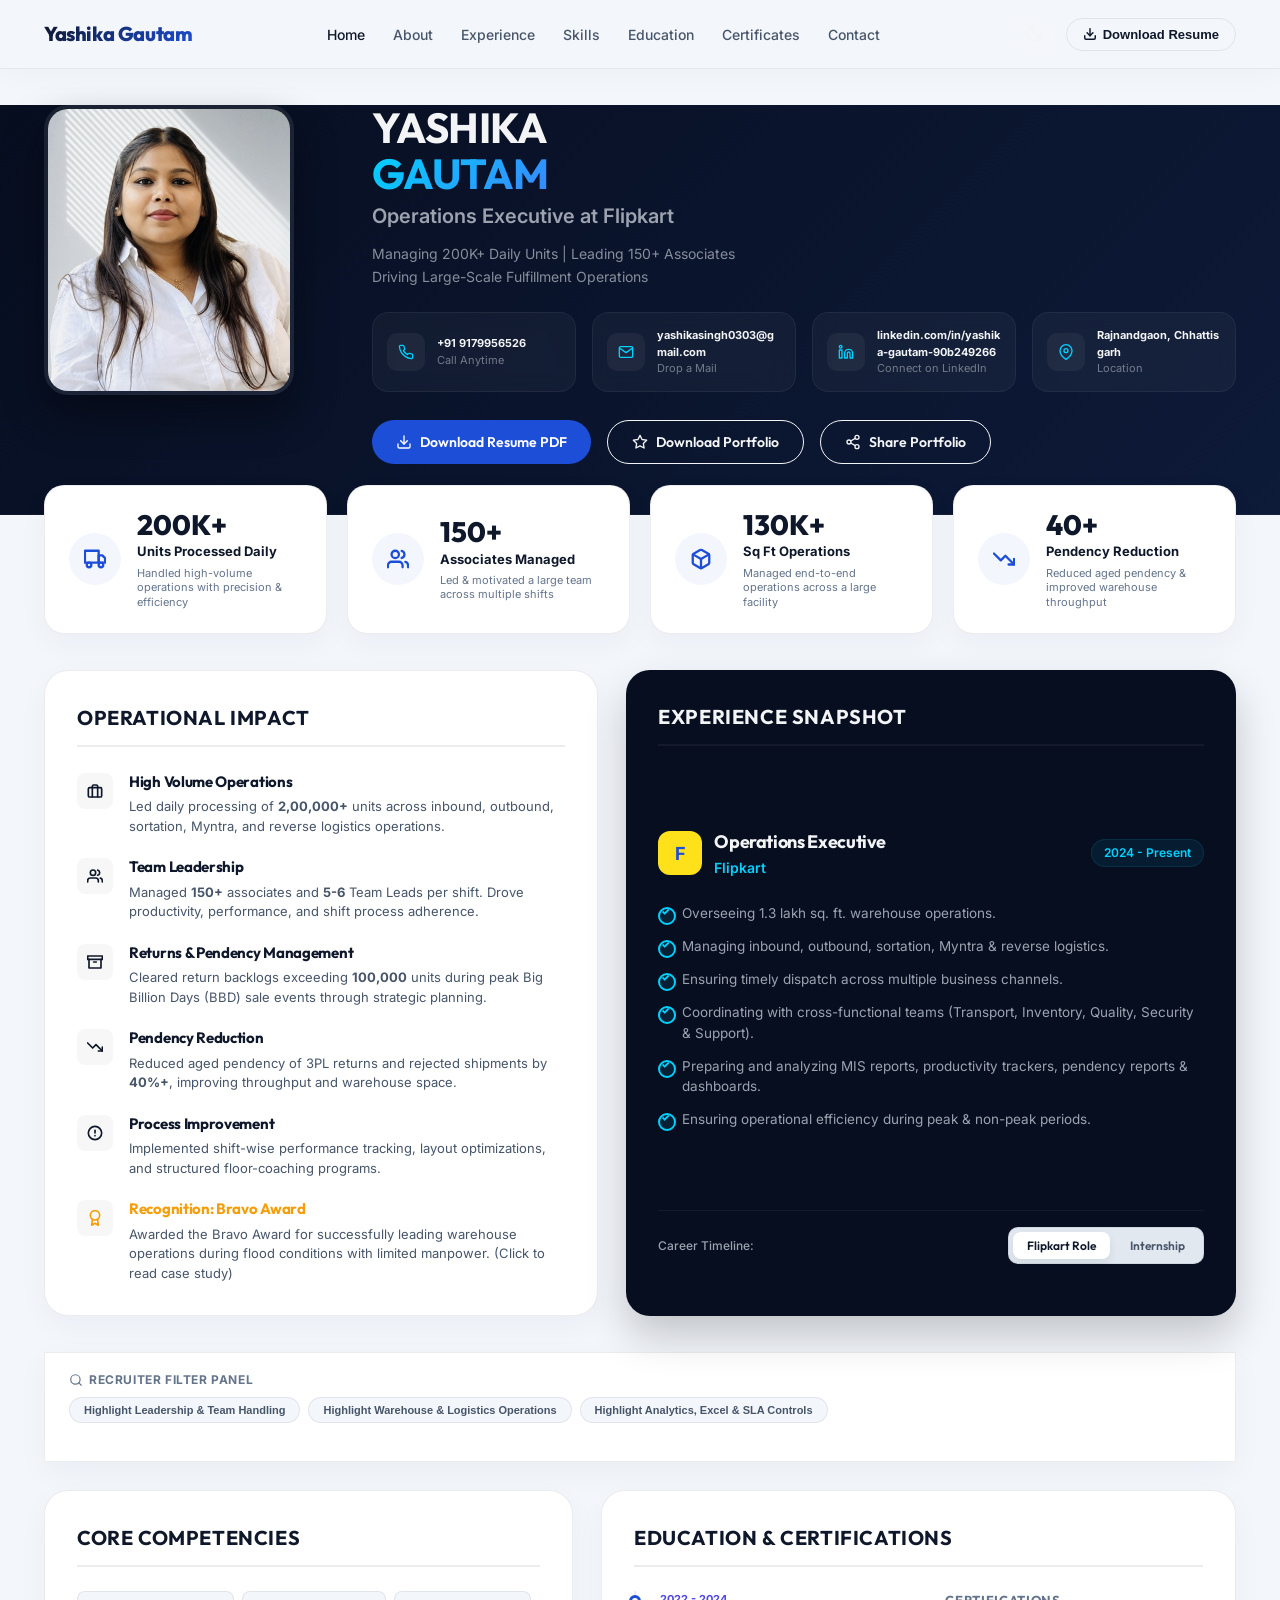
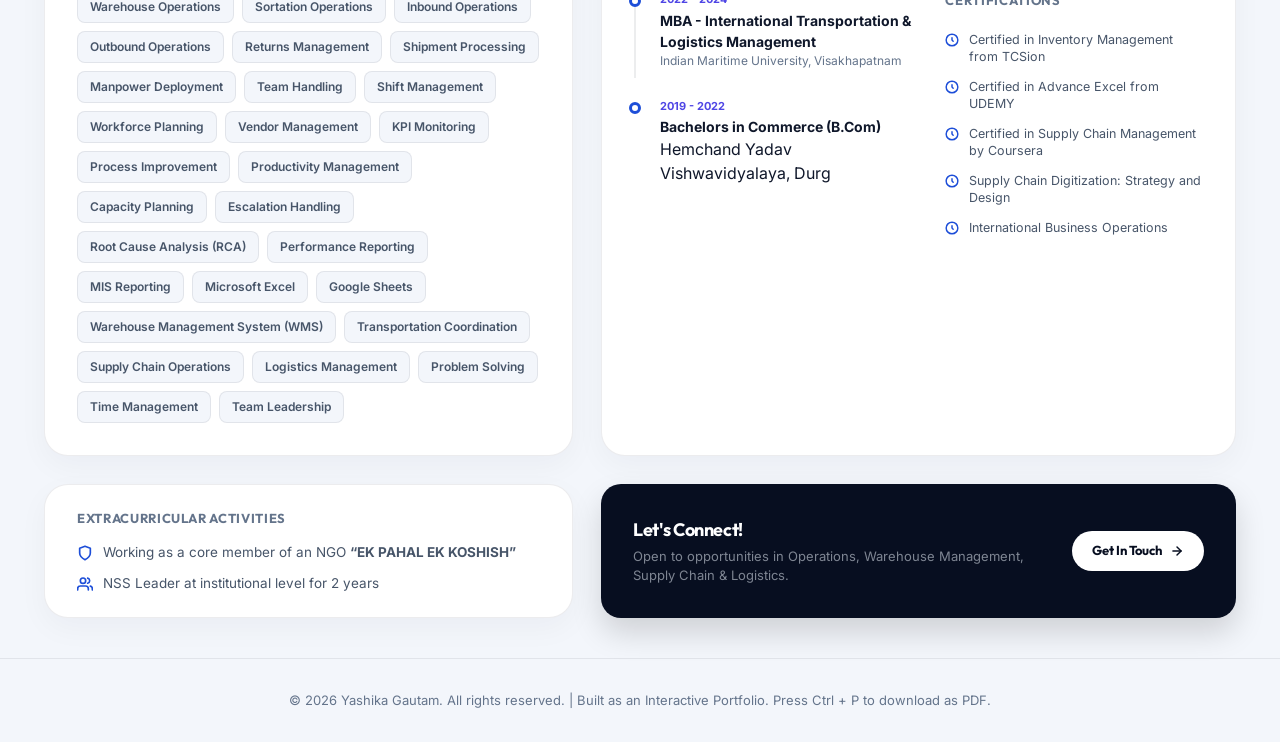
==== index.html @ 4672250d "style: wrap contacts links instead of ellipses, bold impact numbers, and correct git files" ====
<!DOCTYPE html>
<html lang="en" data-theme="light">
<head>
  <meta charset="UTF-8">
  <meta name="viewport" content="width=device-width, initial-scale=1.0">
  <title>Yashika Gautam | Operations Executive & Supply Chain Portfolio</title>
  <meta name="description" content="Professional portfolio of Yashika Gautam, Operations Executive at Flipkart. Specializing in warehouse operations, supply chain, logistics, and reverse logistics.">
  <link rel="stylesheet" href="index.css">
  <script src="index.js" defer></script>
</head>
<body>
  
  <!-- 1. Global Sticky Navigation Header -->
  <header class="main-header">
    <div class="container">
      <div class="header-container">
        <div class="logo">
          <h2>Yashika Gautam</h2>
        </div>

        <nav class="nav-links">
          <li><a href="#home" class="active">Home</a></li>
          <li><a href="#about">About</a></li>
          <li><a href="#experience">Experience</a></li>
          <li><a href="#skills">Skills</a></li>
          <li><a href="#education">Education</a></li>
          <li><a href="#certificates">Certificates</a></li>
          <li><a href="#contact">Contact</a></li>
        </nav>
        <div class="header-actions">
          <!-- Toggle Theme -->
          <button class="btn-icon" id="theme-toggle" aria-label="Toggle Theme">
            <!-- Moon icon loaded via JS -->
          </button>
          <!-- Outline Download Resume -->
          <button class="btn-header-resume" onclick="window.print()" title="Download PDF Resume">
            <svg xmlns="http://www.w3.org/2000/svg" width="14" height="14" viewBox="0 0 24 24" fill="none" stroke="currentColor" stroke-width="2.5" stroke-linecap="round" stroke-linejoin="round">
              <path d="M21 15v4a2 2 0 0 1-2 2H5a2 2 0 0 1-2-2v-4"></path>
              <polyline points="7 10 12 15 17 10"></polyline>
              <line x1="12" y1="15" x2="12" y2="3"></line>
            </svg>
            Download Resume
          </button>
        </div>
      </div>
    </div>
  </header>

  <!-- 2. Hero Section Dark Block -->
  <section class="hero-block" id="home">
    <div class="container">
      
      <!-- Hero Content -->

      <div class="hero-content" id="about">
        
        <!-- Profile Picture Container with 3D hover -->
        <div class="profile-avatar-container">
          <img class="profile-avatar" src="profile.png" alt="Yashika Gautam Photo">
        </div>

        <!-- Name, Role & Tagline Info -->
        <div class="hero-text-details">
          <h1>YASHIKA <br><span>GAUTAM</span></h1>
          <div class="hero-subtitle">Operations Executive at Flipkart</div>
          <div class="hero-tagline">
            Managing 200K+ Daily Units | Leading 150+ Associates <br>Driving Large-Scale Fulfillment Operations
          </div>

          <!-- Contact Cards Grid -->
          <div class="hero-contacts-grid">
            <a href="tel:+919179956526" class="hero-contact-card">
              <div class="contact-icon-box">
                <svg xmlns="http://www.w3.org/2000/svg" width="16" height="16" viewBox="0 0 24 24" fill="none" stroke="currentColor" stroke-width="2" stroke-linecap="round" stroke-linejoin="round">
                  <path d="M22 16.92v3a2 2 0 0 1-2.18 2 19.79 19.79 0 0 1-8.63-3.07 19.5 19.5 0 0 1-6-6 19.79 19.79 0 0 1-3.07-8.67A2 2 0 0 1 4.11 2h3a2 2 0 0 1 2 1.72 12.84 12.84 0 0 0 .7 2.81 2 2 0 0 1-.45 2.11L8.09 9.91a16 16 0 0 0 6 6l1.27-1.27a2 2 0 0 1 2.11-.45 12.84 12.84 0 0 0 2.81.7A2 2 0 0 1 22 16.92z"></path>
                </svg>
              </div>
              <div class="contact-info-text">
                <span class="contact-info-title">+91 9179956526</span>
                <span class="contact-info-subtitle">Call Anytime</span>
              </div>
            </a>

            <a href="mailto:yashikasingh0303@gmail.com" class="hero-contact-card">
              <div class="contact-icon-box">
                <svg xmlns="http://www.w3.org/2000/svg" width="16" height="16" viewBox="0 0 24 24" fill="none" stroke="currentColor" stroke-width="2" stroke-linecap="round" stroke-linejoin="round">
                  <path d="M4 4h16c1.1 0 2 .9 2 2v12c0 1.1-.9 2-2 2H4c-1.1 0-2-.9-2-2V6c0-1.1.9-2 2-2z"></path>
                  <polyline points="22,6 12,13 2,6"></polyline>
                </svg>
              </div>
              <div class="contact-info-text">
                <span class="contact-info-title" title="yashikasingh0303@gmail.com">yashikasingh0303@gmail.com</span>
                <span class="contact-info-subtitle">Drop a Mail</span>
              </div>
            </a>

            <a href="https://linkedin.com/in/yashika-gautam-90b249266" target="_blank" rel="noopener noreferrer" class="hero-contact-card">
              <div class="contact-icon-box">
                <svg xmlns="http://www.w3.org/2000/svg" width="16" height="16" viewBox="0 0 24 24" fill="none" stroke="currentColor" stroke-width="2" stroke-linecap="round" stroke-linejoin="round">
                  <path d="M16 8a6 6 0 0 1 6 6v7h-4v-7a2 2 0 0 0-2-2 2 2 0 0 0-2 2v7h-4v-7a6 6 0 0 1 6-6z"></path>
                  <rect x="2" y="9" width="4" height="12"></rect>
                  <circle cx="4" cy="4" r="2"></circle>
                </svg>
              </div>
              <div class="contact-info-text">
                <span class="contact-info-title">linkedin.com/in/yashika-gautam-90b249266</span>
                <span class="contact-info-subtitle">Connect on LinkedIn</span>
              </div>
            </a>

            <div class="hero-contact-card">
              <div class="contact-icon-box">
                <svg xmlns="http://www.w3.org/2000/svg" width="16" height="16" viewBox="0 0 24 24" fill="none" stroke="currentColor" stroke-width="2" stroke-linecap="round" stroke-linejoin="round">
                  <path d="M21 10c0 7-9 13-9 13s-9-6-9-13a9 9 0 0 1 18 0z"></path>
                  <circle cx="12" cy="10" r="3"></circle>
                </svg>
              </div>
              <div class="contact-info-text">
                <span class="contact-info-title">Rajnandgaon, Chhattisgarh</span>
                <span class="contact-info-subtitle">Location</span>
              </div>
            </div>
          </div>

          <!-- Hero Button Controls -->
          <div class="hero-buttons">
            <!-- Download PDF -->
            <button class="btn-primary" onclick="window.print()" title="Download PDF Resume">
              <svg xmlns="http://www.w3.org/2000/svg" width="16" height="16" viewBox="0 0 24 24" fill="none" stroke="currentColor" stroke-width="2" stroke-linecap="round" stroke-linejoin="round">
                <path d="M21 15v4a2 2 0 0 1-2 2H5a2 2 0 0 1-2-2v-4"></path>
                <polyline points="7 10 12 15 17 10"></polyline>
                <line x1="12" y1="15" x2="12" y2="3"></line>
              </svg>
              Download Resume PDF
            </button>
            <!-- Share PDF -->
            <button class="btn-outline-white share-btn" title="Download Portfolio">
              <svg xmlns="http://www.w3.org/2000/svg" width="16" height="16" viewBox="0 0 24 24" fill="none" stroke="currentColor" stroke-width="2" stroke-linecap="round" stroke-linejoin="round">
                <polygon points="12 2 15.09 8.26 22 9.27 17 14.14 18.18 21.02 12 17.77 5.82 21.02 7 14.14 2 9.27 8.91 8.26 12 2"></polygon>
              </svg>
              Download Portfolio
            </button>
            <!-- Share Link -->
            <button class="btn-outline-white share-btn" title="Share Portfolio Link">
              <svg xmlns="http://www.w3.org/2000/svg" width="16" height="16" viewBox="0 0 24 24" fill="none" stroke="currentColor" stroke-width="2" stroke-linecap="round" stroke-linejoin="round">
                <circle cx="18" cy="5" r="3"></circle>
                <circle cx="6" cy="12" r="3"></circle>
                <circle cx="18" cy="19" r="3"></circle>
                <line x1="8.59" y1="13.51" x2="15.42" y2="17.49"></line>
                <line x1="15.41" y1="6.51" x2="8.59" y2="10.49"></line>
              </svg>
              Share Portfolio
            </button>
          </div>

        </div>

      </div>

    </div>
  </section>

  <!-- 2. Body Metrics Section (Overlapping) -->
  <section class="stats-section">
    <div class="container">
      <div class="stats-grid">
        
        <div class="stat-card">
          <div class="stat-icon-circle">
            <svg xmlns="http://www.w3.org/2000/svg" width="22" height="22" viewBox="0 0 24 24" fill="none" stroke="currentColor" stroke-width="2.5" stroke-linecap="round" stroke-linejoin="round">
              <rect x="1" y="3" width="15" height="13"></rect>
              <polygon points="16 8 20 8 23 11 23 16 16 16 16 8"></polygon>
              <circle cx="5.5" cy="18.5" r="2.5"></circle>
              <circle cx="18.5" cy="18.5" r="2.5"></circle>
            </svg>
          </div>
          <div class="stat-details">
            <div class="stat-number" data-target="200000">0</div>
            <div class="stat-label">Units Processed Daily</div>
            <div class="stat-desc">Handled high-volume operations with precision & efficiency</div>
          </div>
        </div>

        <div class="stat-card">
          <div class="stat-icon-circle">
            <svg xmlns="http://www.w3.org/2000/svg" width="22" height="22" viewBox="0 0 24 24" fill="none" stroke="currentColor" stroke-width="2.5" stroke-linecap="round" stroke-linejoin="round">
              <path d="M17 21v-2a4 4 0 0 0-4-4H5a4 4 0 0 0-4 4v2"></path>
              <circle cx="9" cy="7" r="4"></circle>
              <path d="M23 21v-2a4 4 0 0 0-3-3.87"></path>
              <path d="M16 3.13a4 4 0 0 1 0 7.75"></path>
            </svg>
          </div>
          <div class="stat-details">
            <div class="stat-number" data-target="150">0</div>
            <div class="stat-label">Associates Managed</div>
            <div class="stat-desc">Led & motivated a large team across multiple shifts</div>
          </div>
        </div>

        <div class="stat-card">
          <div class="stat-icon-circle">
            <svg xmlns="http://www.w3.org/2000/svg" width="22" height="22" viewBox="0 0 24 24" fill="none" stroke="currentColor" stroke-width="2.5" stroke-linecap="round" stroke-linejoin="round">
              <path d="M21 16V8a2 2 0 0 0-1-1.73l-7-4a2 2 0 0 0-2 0l-7 4A2 2 0 0 0 3 8v8a2 2 0 0 0 1 1.73l7 4a2 2 0 0 0 2 0l7-4A2 2 0 0 0 21 16z"></path>
              <polyline points="3.27 6.96 12 12.01 20.73 6.96"></polyline>
              <line x1="12" y1="22.08" x2="12" y2="12"></line>
            </svg>
          </div>
          <div class="stat-details">
            <div class="stat-number" data-target="130000">0</div>
            <div class="stat-label">Sq Ft Operations</div>
            <div class="stat-desc">Managed end-to-end operations across a large facility</div>
          </div>
        </div>

        <div class="stat-card">
          <div class="stat-icon-circle">
            <svg xmlns="http://www.w3.org/2000/svg" width="22" height="22" viewBox="0 0 24 24" fill="none" stroke="currentColor" stroke-width="2.5" stroke-linecap="round" stroke-linejoin="round">
              <polyline points="23 18 13.5 8.5 8.5 13.5 1 6"></polyline>
              <polyline points="17 18 23 18 23 12"></polyline>
            </svg>
          </div>
          <div class="stat-details">
            <div class="stat-number" data-target="40">0</div>
            <div class="stat-label">Pendency Reduction</div>
            <div class="stat-desc">Reduced aged pendency & improved warehouse throughput</div>
          </div>
        </div>

      </div>
    </div>
  </section>

  <!-- 3. Main Split Panels Section -->
  <section class="container" id="experience">
    <div class="experience-impact-grid">
      
      <!-- Left Panel: Operational Impact list -->
      <div class="white-panel-card">
        <h3 class="section-panel-title">Operational Impact</h3>
        <div class="impact-list">
          
          <div class="impact-item">
            <div class="impact-icon-wrapper">
              <svg xmlns="http://www.w3.org/2000/svg" width="16" height="16" viewBox="0 0 24 24" fill="none" stroke="currentColor" stroke-width="2.5" stroke-linecap="round" stroke-linejoin="round">
                <rect x="2" y="7" width="20" height="14" rx="2" ry="2"></rect>
                <path d="M16 21V5a2 2 0 0 0-2-2h-4a2 2 0 0 0-2 2v16"></path>
              </svg>
            </div>
            <div class="impact-content">
              <h4>High Volume Operations</h4>
              <p>Led daily processing of <strong>2,00,000+</strong> units across inbound, outbound, sortation, Myntra, and reverse logistics operations.</p>
            </div>
          </div>

          <div class="impact-item">
            <div class="impact-icon-wrapper">
              <svg xmlns="http://www.w3.org/2000/svg" width="16" height="16" viewBox="0 0 24 24" fill="none" stroke="currentColor" stroke-width="2.5" stroke-linecap="round" stroke-linejoin="round">
                <path d="M17 21v-2a4 4 0 0 0-4-4H5a4 4 0 0 0-4 4v2"></path>
                <circle cx="9" cy="7" r="4"></circle>
                <path d="M23 21v-2a4 4 0 0 0-3-3.87"></path>
                <path d="M16 3.13a4 4 0 0 1 0 7.75"></path>
              </svg>
            </div>
            <div class="impact-content">
              <h4>Team Leadership</h4>
              <p>Managed <strong>150+</strong> associates and <strong>5-6</strong> Team Leads per shift. Drove productivity, performance, and shift process adherence.</p>
            </div>
          </div>

          <div class="impact-item">
            <div class="impact-icon-wrapper">
              <svg xmlns="http://www.w3.org/2000/svg" width="16" height="16" viewBox="0 0 24 24" fill="none" stroke="currentColor" stroke-width="2.5" stroke-linecap="round" stroke-linejoin="round">
                <polyline points="21 8 21 21 3 21 3 8"></polyline>
                <rect x="1" y="3" width="22" height="5"></rect>
                <line x1="10" y1="12" x2="14" y2="12"></line>
              </svg>
            </div>
            <div class="impact-content">
              <h4>Returns & Pendency Management</h4>
              <p>Cleared return backlogs exceeding <strong>100,000</strong> units during peak Big Billion Days (BBD) sale events through strategic planning.</p>
            </div>
          </div>

          <div class="impact-item">
            <div class="impact-icon-wrapper">
              <svg xmlns="http://www.w3.org/2000/svg" width="16" height="16" viewBox="0 0 24 24" fill="none" stroke="currentColor" stroke-width="2.5" stroke-linecap="round" stroke-linejoin="round">
                <polyline points="23 18 13.5 8.5 8.5 13.5 1 6"></polyline>
                <polyline points="17 18 23 18 23 12"></polyline>
              </svg>
            </div>
            <div class="impact-content">
              <h4>Pendency Reduction</h4>
              <p>Reduced aged pendency of 3PL returns and rejected shipments by <strong>40%+</strong>, improving throughput and warehouse space.</p>
            </div>
          </div>

          <div class="impact-item">
            <div class="impact-icon-wrapper">
              <svg xmlns="http://www.w3.org/2000/svg" width="16" height="16" viewBox="0 0 24 24" fill="none" stroke="currentColor" stroke-width="2.5" stroke-linecap="round" stroke-linejoin="round">
                <circle cx="12" cy="12" r="10"></circle>
                <line x1="12" y1="8" x2="12" y2="12"></line>
                <line x1="12" y1="16" x2="12.01" y2="16"></line>
              </svg>
            </div>
            <div class="impact-content">
              <h4>Process Improvement</h4>
              <p>Implemented shift-wise performance tracking, layout optimizations, and structured floor-coaching programs.</p>
            </div>
          </div>

          <div class="impact-item" id="open-bravo-modal" style="cursor: pointer;">
            <div class="impact-icon-wrapper" style="color: var(--accent-warning);">
              <svg xmlns="http://www.w3.org/2000/svg" width="16" height="16" viewBox="0 0 24 24" fill="none" stroke="currentColor" stroke-width="2.5" stroke-linecap="round" stroke-linejoin="round">
                <circle cx="12" cy="8" r="7"></circle>
                <polyline points="8.21 13.89 7 23 12 20 17 23 15.79 13.88"></polyline>
              </svg>
            </div>
            <div class="impact-content">
              <h4 style="color: var(--accent-warning);">Recognition: Bravo Award</h4>
              <p>Awarded the Bravo Award for successfully leading warehouse operations during flood conditions with limited manpower. (Click to read case study)</p>
            </div>
          </div>


        </div>
      </div>

      <!-- Right Panel: Experience Snapshot (Flipkart Card) -->
      <div class="dark-panel-card">
        <h3 class="section-panel-title">Experience Snapshot</h3>
        
        <!-- Tab 1: Flipkart Job Experience -->
        <div class="timeline-container active" id="timeline-job-card">
          <div class="experience-meta">
            <div class="company-brand-box">
              <div class="company-logo-bag">F</div>
              <div class="company-role-details">
                <h3>Operations Executive</h3>
                <span class="company-name">Flipkart</span>
              </div>
            </div>
            <span class="experience-date-badge">2024 - Present</span>
          </div>

          <ul class="experience-bullets-list">
            <li>Overseeing 1.3 lakh sq. ft. warehouse operations.</li>
            <li>Managing inbound, outbound, sortation, Myntra & reverse logistics.</li>
            <li>Ensuring timely dispatch across multiple business channels.</li>
            <li>Coordinating with cross-functional teams (Transport, Inventory, Quality, Security & Support).</li>
            <li>Preparing and analyzing MIS reports, productivity trackers, pendency reports & dashboards.</li>
            <li>Ensuring operational efficiency during peak & non-peak periods.</li>
          </ul>
        </div>

        <!-- Tab 2: Internship Experience -->
        <div class="timeline-container" id="timeline-intern-card">
          <div class="experience-meta">
            <div class="company-brand-box">
              <div class="company-logo-bag" style="background: var(--accent-primary); color: white;">B</div>
              <div class="company-role-details">
                <h3>Internship Trainee</h3>
                <span class="company-name">Bales Project Cargo Logistics</span>
              </div>
            </div>
            <span class="experience-date-badge">June 2023</span>
          </div>

          <div style="font-size: 13px; color: var(--text-light-secondary); margin: 12px 0; display: flex; align-items: center; gap: 6px;">
            <svg xmlns="http://www.w3.org/2000/svg" width="12" height="12" viewBox="0 0 24 24" fill="none" stroke="currentColor" stroke-width="2" stroke-linecap="round" stroke-linejoin="round">
              <path d="M21 10c0 7-9 13-9 13s-9-6-9-13a9 9 0 0 1 18 0z"></path>
              <circle cx="12" cy="10" r="3"></circle>
            </svg>
            Mundra, Gujarat
          </div>

          <ul class="experience-bullets-list">
            <li>Contributed to e-marketing strategies and enhanced the company’s digital presence.</li>
            <li>Gained deep operational insights into overall logistics, cargo transportation, and freight handling processes.</li>
          </ul>
        </div>

        <!-- Tab controller inside experience to support Bales Internship Trainee as well -->
        <div style="margin-top: 24px; border-top: 1px solid rgba(255, 255, 255, 0.05); padding-top: 16px;">
          <div class="timeline-nav-block">
            <span style="font-size: 12px; color: var(--text-light-secondary); font-weight: 500;">Career Timeline:</span>
            <div class="timeline-nav">
              <button class="timeline-tab active" data-target="timeline-job-card">Flipkart Role</button>
              <button class="timeline-tab" data-target="timeline-intern-card">Internship</button>
            </div>
          </div>
        </div>

      </div>


    </div>
  </section>

  <!-- 4. Core Competencies & Education / Certifications Section -->
  <section class="container" id="skills" style="margin-top: 36px;">
    
    <!-- Recruiter Filter Control Bar -->
    <div class="glass-card" style="margin-bottom: 24px; background: var(--bg-panel); border: 1px solid var(--border-color); box-shadow: var(--card-shadow); padding: 18px 24px;">
      <div style="font-size: 12px; font-weight: 700; color: var(--text-muted); text-transform: uppercase; margin-bottom: 8px; letter-spacing: 0.05em; display: flex; align-items: center; gap: 6px;">
        <svg xmlns="http://www.w3.org/2000/svg" width="14" height="14" viewBox="0 0 24 24" fill="none" stroke="currentColor" stroke-width="2" stroke-linecap="round" stroke-linejoin="round">
          <circle cx="11" cy="11" r="8"></circle>
          <line x1="21" y1="21" x2="16.65" y2="16.65"></line>
        </svg>
        Recruiter Filter Panel
      </div>
      <div class="recruiter-filters-bar">
        <button class="filter-chip" data-filter="leadership">Highlight Leadership & Team Handling</button>
        <button class="filter-chip" data-filter="operations">Highlight Warehouse & Logistics Operations</button>
        <button class="filter-chip" data-filter="analytics">Highlight Analytics, Excel & SLA Controls</button>
      </div>
    </div>

    <div class="skills-edu-grid">
      
      <!-- Left Panel: Core Competencies -->
      <div class="white-panel-card">
        <h3 class="section-panel-title">Core Competencies</h3>
        <div class="skill-tag-container">
          <span class="skill-tag">Warehouse Operations</span>
          <span class="skill-tag">Sortation Operations</span>
          <span class="skill-tag">Inbound Operations</span>
          <span class="skill-tag">Outbound Operations</span>
          <span class="skill-tag">Returns Management</span>
          <span class="skill-tag">Shipment Processing</span>
          <span class="skill-tag">Manpower Deployment</span>
          <span class="skill-tag">Team Handling</span>
          <span class="skill-tag">Shift Management</span>
          <span class="skill-tag">Workforce Planning</span>
          <span class="skill-tag">Vendor Management</span>
          <span class="skill-tag">KPI Monitoring</span>
          <span class="skill-tag">Process Improvement</span>
          <span class="skill-tag">Productivity Management</span>
          <span class="skill-tag">Capacity Planning</span>
          <span class="skill-tag">Escalation Handling</span>
          <span class="skill-tag">Root Cause Analysis (RCA)</span>
          <span class="skill-tag">Performance Reporting</span>
          <span class="skill-tag">MIS Reporting</span>
          <span class="skill-tag">Microsoft Excel</span>
          <span class="skill-tag">Google Sheets</span>
          <span class="skill-tag">Warehouse Management System (WMS)</span>
          <span class="skill-tag">Transportation Coordination</span>
          <span class="skill-tag">Supply Chain Operations</span>
          <span class="skill-tag">Logistics Management</span>
          <span class="skill-tag">Problem Solving</span>
          <span class="skill-tag">Time Management</span>
          <span class="skill-tag">Team Leadership</span>
        </div>
      </div>

      <!-- Right Panel: Education & Certifications Timeline -->
      <div class="white-panel-card" id="education">
        <h3 class="section-panel-title" id="certificates">Education & Certifications</h3>
        <div class="edu-cert-container">
          
          <!-- EducationTimeline Column -->
          <div class="timeline-edu-flow">
            <div class="edu-flow-item">
              <div class="edu-flow-dot"></div>
              <div class="edu-flow-year">2022 - 2024</div>
              <div class="edu-flow-degree">MBA - International Transportation & Logistics Management</div>
              <div class="edu-flow-school">Indian Maritime University, Visakhapatnam</div>
            </div>
            <div class="edu-flow-item">
              <div class="edu-flow-dot"></div>
              <div class="edu-flow-year">2019 - 2022</div>
              <div class="edu-flow-degree">Bachelors in Commerce (B.Com)</div>
              <div class="edu-school">Hemchand Yadav Vishwavidyalaya, Durg</div>
            </div>
          </div>

          <!-- Certifications Column -->
          <div class="certifications-col">
            <h4 style="font-size: 13px; font-weight: 700; color: var(--text-muted); text-transform: uppercase; margin-bottom: 8px; letter-spacing: 0.05em;">Certifications</h4>
            
            <div class="cert-check-item">
              <svg class="cert-check-icon" xmlns="http://www.w3.org/2000/svg" width="14" height="14" viewBox="0 0 24 24" fill="none" stroke="currentColor" stroke-width="2.5" stroke-linecap="round" stroke-linejoin="round">
                <circle cx="12" cy="12" r="10"></circle>
                <polyline points="12 8 12 12 14 14"></polyline>
              </svg>
              <span>Certified in Inventory Management from TCSion</span>
            </div>

            <div class="cert-check-item">
              <svg class="cert-check-icon" xmlns="http://www.w3.org/2000/svg" width="14" height="14" viewBox="0 0 24 24" fill="none" stroke="currentColor" stroke-width="2.5" stroke-linecap="round" stroke-linejoin="round">
                <circle cx="12" cy="12" r="10"></circle>
                <polyline points="12 8 12 12 14 14"></polyline>
              </svg>
              <span>Certified in Advance Excel from UDEMY</span>
            </div>

            <div class="cert-check-item">
              <svg class="cert-check-icon" xmlns="http://www.w3.org/2000/svg" width="14" height="14" viewBox="0 0 24 24" fill="none" stroke="currentColor" stroke-width="2.5" stroke-linecap="round" stroke-linejoin="round">
                <circle cx="12" cy="12" r="10"></circle>
                <polyline points="12 8 12 12 14 14"></polyline>
              </svg>
              <span>Certified in Supply Chain Management by Coursera</span>
            </div>

            <div class="cert-check-item">
              <svg class="cert-check-icon" xmlns="http://www.w3.org/2000/svg" width="14" height="14" viewBox="0 0 24 24" fill="none" stroke="currentColor" stroke-width="2.5" stroke-linecap="round" stroke-linejoin="round">
                <circle cx="12" cy="12" r="10"></circle>
                <polyline points="12 8 12 12 14 14"></polyline>
              </svg>
              <span>Supply Chain Digitization: Strategy and Design</span>
            </div>

            <div class="cert-check-item">
              <svg class="cert-check-icon" xmlns="http://www.w3.org/2000/svg" width="14" height="14" viewBox="0 0 24 24" fill="none" stroke="currentColor" stroke-width="2.5" stroke-linecap="round" stroke-linejoin="round">
                <circle cx="12" cy="12" r="10"></circle>
                <polyline points="12 8 12 12 14 14"></polyline>
              </svg>
              <span>International Business Operations</span>
            </div>

          </div>

        </div>
      </div>

    </div>
  </section>

  <!-- 5. Footer Extracurriculars & Call to Connect Panel -->
  <section class="container" id="contact">
    <div class="footer-row-grid">
      
      <!-- Extracurricular Card -->
      <div class="white-panel-card" style="padding: 24px 32px;">
        <h4 style="font-size: 13px; font-weight: 700; color: var(--text-muted); text-transform: uppercase; margin-bottom: 14px; letter-spacing: 0.05em;">Extracurricular Activities</h4>
        <div style="display: flex; flex-direction: column; gap: 12px;">
          <div class="cert-check-item" style="font-size: 13.5px;">
            <svg class="cert-check-icon" xmlns="http://www.w3.org/2000/svg" width="16" height="16" viewBox="0 0 24 24" fill="none" stroke="currentColor" stroke-width="2.5" stroke-linecap="round" stroke-linejoin="round">
              <path d="M12 22s8-4 8-10V5l-8-3-8 3v7c0 6 8 10 8 10z"></path>
            </svg>
            <span>Working as a core member of an NGO <b>“EK PAHAL EK KOSHISH”</b></span>
          </div>
          <div class="cert-check-item" style="font-size: 13.5px;">
            <svg class="cert-check-icon" xmlns="http://www.w3.org/2000/svg" width="16" height="16" viewBox="0 0 24 24" fill="none" stroke="currentColor" stroke-width="2.5" stroke-linecap="round" stroke-linejoin="round">
              <path d="M17 21v-2a4 4 0 0 0-4-4H5a4 4 0 0 0-4 4v2"></path>
              <circle cx="9" cy="7" r="4"></circle>
              <path d="M23 21v-2a4 4 0 0 0-3-3.87"></path>
              <path d="M16 3.13a4 4 0 0 1 0 7.75"></path>
            </svg>
            <span>NSS Leader at institutional level for 2 years</span>
          </div>
        </div>
      </div>

      <!-- Connect/Contact Banner Card -->
      <div class="connect-panel-card">
        <div class="connect-text-box">
          <h3>Let's Connect!</h3>
          <p>Open to opportunities in Operations, Warehouse Management, Supply Chain & Logistics.</p>
        </div>
        <a href="mailto:yashikasingh0303@gmail.com" class="btn-white-action">
          Get In Touch
          <svg xmlns="http://www.w3.org/2000/svg" width="14" height="14" viewBox="0 0 24 24" fill="none" stroke="currentColor" stroke-width="2.5" stroke-linecap="round" stroke-linejoin="round">
            <line x1="5" y1="12" x2="19" y2="12"></line>
            <polyline points="12 5 19 12 12 19"></polyline>
          </svg>
        </a>
      </div>

    </div>
  </section>

  <!-- Footer -->
  <footer class="main-footer">
    <p>&copy; 2026 Yashika Gautam. All rights reserved. | Built as an Interactive Portfolio. Press Ctrl + P to download as PDF.</p>
  </footer>

  <!-- Modal Bravo Case Study Popup -->
  <div class="modal" id="bravo-modal">
    <div class="modal-content">
      <button class="modal-close" id="close-bravo-modal" aria-label="Close Case Study">&times;</button>
      <div class="modal-header-tag">Flipkart Bravo Award Case Study</div>
      <h2 class="modal-title">Crisis Management during Flood Event</h2>
      <div class="modal-body">
        <p>
          During monsoon season, flash floods heavily disrupted access to the 130,000 sq ft Flipkart fulfillment center. Major logistics corridors were blocked and a substantial number of operational crew members could not reach the shifts, creating a critical labor shortage.
        </p>
        <p><b>The Challenge:</b> Maintain uninterrupted inbound and outbound dispatches of 200,000+ daily units, avoid sorting backlogs, and prevent severe SLA breaches on high-priority shipments.</p>
        
        <div class="modal-timeline">
          <div class="modal-timeline-step">
            <b>Instant Cross-Training & Reallocation</b>
            <span>Rapidly cross-trained the available 30% workforce on sortation and outbound packing tasks to cover critical bottlenecks.</span>
          </div>
          <div class="modal-timeline-step">
            <b>Vendor & 3PL Integration</b>
            <span>Coordinated with active transport partners and security teams to redirect shipment dispatches through secondary dry routes.</span>
          </div>
          <div class="modal-timeline-step">
            <b>Zero SLA Breaches</b>
            <span>Cleared the returns queue and completed outbound targets with no failures, securing business continuity.</span>
          </div>
        </div>

        <p>
          Yashika's hands-on leadership, shift-wise performance tracking, and strategic deployment of emergency personnel ensured zero major failures and won her the prestigious <b>Bravo Award</b> from Flipkart management.
        </p>
      </div>
    </div>
  </div>

  <!-- Toast Notification Overlay -->
  <div class="toast-container">
    <div class="toast" id="copy-toast">
      <svg xmlns="http://www.w3.org/2000/svg" width="16" height="16" viewBox="0 0 24 24" fill="none" stroke="white" stroke-width="3" stroke-linecap="round" stroke-linejoin="round">
        <polyline points="20 6 9 17 4 12"></polyline>
      </svg>
      <span>Link copied to clipboard!</span>
    </div>
  </div>

</body>
</html>
---- index.css ----
/* CSS Design System matching User's Reference Layout */

/* Fonts */
@import url('https://fonts.googleapis.com/css2?family=Inter:wght@300;400;500;600;700&family=Outfit:wght@300;400;500;600;700;800&display=swap');

/* Color Variables */
:root {
  /* Default: Light Theme */
  --bg-body: #f3f6fb;
  --bg-panel: #ffffff;
  --bg-panel-dark: #070e20; /* Keep experience card dark for premium contrast */
  --bg-hero: linear-gradient(135deg, #070e20 0%, #0d1a38 100%);
  
  --text-primary: #0f172a;
  --text-secondary: #475569;
  --text-muted: #64748b;
  --text-light: #f3f4f6;
  --text-light-secondary: #9ca3af;
  
  --accent-primary: #1d4ed8;
  --accent-secondary: #4f46e5;
  --accent-blue: #00d2ff;
  --accent-success: #10b981;
  --accent-warning: #f59e0b;
  
  --border-color: rgba(15, 23, 42, 0.08);
  --border-focus: rgba(79, 70, 229, 0.4);
  --card-shadow: 0 10px 30px rgba(15, 23, 42, 0.04);
  --card-shadow-hover: 0 20px 40px rgba(15, 23, 42, 0.08);
  
  --transition-speed: 0.3s;
  --font-heading: 'Outfit', sans-serif;
  --font-body: 'Inter', sans-serif;
}

[data-theme="dark"] {
  /* Dark Theme Toggle */
  --bg-body: #070a13;
  --bg-panel: #101626;
  --text-primary: #f3f4f6;
  --text-secondary: #9ca3af;
  --text-muted: #6b7280;
  
  --accent-primary: #3b82f6;
  --accent-secondary: #6366f1;
  
  --border-color: rgba(255, 255, 255, 0.08);
  --border-focus: rgba(99, 102, 241, 0.4);
  --card-shadow: 0 20px 40px rgba(0, 0, 0, 0.3);
  --card-shadow-hover: 0 25px 50px rgba(0, 0, 0, 0.4);
}

/* Base Styles */
* {
  margin: 0;
  padding: 0;
  box-sizing: border-box;
}

html {
  scroll-behavior: smooth;
}

body {
  background-color: var(--bg-body);
  color: var(--text-primary);
  font-family: var(--font-body);
  line-height: 1.5;
  overflow-x: hidden;
  transition: background-color var(--transition-speed) ease, color var(--transition-speed) ease;
}

h1, h2, h3, h4, h5, h6 {
  font-family: var(--font-heading);
  font-weight: 700;
  letter-spacing: -0.02em;
}

a {
  color: inherit;
  text-decoration: none;
}

.container {
  max-width: 1240px;
  margin: 0 auto;
  padding: 0 24px;
}

/* 1. Header & Navigation (Dark Block) */
.hero-block {
  background: var(--bg-hero);
  color: var(--text-light);
  padding-bottom: 50px;
  position: relative;
  border-bottom: 1px solid rgba(255, 255, 255, 0.05);
}

.main-header {
  position: sticky;
  top: 0;
  z-index: 1000;
  background: rgba(7, 14, 32, 0.75);
  backdrop-filter: blur(16px);
  -webkit-backdrop-filter: blur(16px);
  border-bottom: 1px solid rgba(255, 255, 255, 0.05);
  box-shadow: 0 4px 30px rgba(0, 0, 0, 0.2);
  width: 100%;
  padding: 14px 0;
  transition: background-color var(--transition-speed) ease, border-color var(--transition-speed) ease, box-shadow var(--transition-speed) ease;
}

[data-theme="light"] .main-header {
  background: rgba(243, 246, 251, 0.75);
  border-bottom-color: rgba(15, 23, 42, 0.06);
  box-shadow: 0 4px 30px rgba(15, 23, 42, 0.03);
}

.main-header .header-container {
  display: flex;
  justify-content: space-between;
  align-items: center;
  width: 100%;
}

[data-theme="light"] .nav-links a {
  color: var(--text-secondary);
}

[data-theme="light"] .nav-links a:hover,
[data-theme="light"] .nav-links a.active {
  color: var(--text-primary);
}

[data-theme="light"] .btn-header-resume {
  border-color: var(--border-color);
  color: var(--text-primary);
}

[data-theme="light"] .btn-header-resume:hover {
  background: var(--text-primary);
  color: #ffffff;
  border-color: var(--text-primary);
}

[data-theme="light"] .logo h2 {
  background: linear-gradient(135deg, var(--text-primary) 0%, var(--accent-primary) 100%);
  -webkit-background-clip: text;
  background-clip: text;
}


.logo h2 {
  font-size: 20px;
  font-weight: 800;
  background: linear-gradient(135deg, #ffffff 0%, var(--accent-blue) 100%);
  -webkit-background-clip: text;
  background-clip: text;
  -webkit-text-fill-color: transparent;
  white-space: nowrap;
  transition: font-size var(--transition-speed) ease;
}

@media (max-width: 768px) {
  .logo h2 {
    font-size: 15px;
  }
}


.nav-links {
  display: flex;
  gap: 28px;
  list-style: none;
}

.nav-links a {
  font-size: 14px;
  font-weight: 500;
  color: var(--text-light-secondary);
  transition: color var(--transition-speed) ease;
  position: relative;
}

.nav-links a:hover,
.nav-links a.active {
  color: var(--text-light);
}

.nav-links a::after {
  content: '';
  position: absolute;
  bottom: -4px;
  left: 0;
  width: 0;
  height: 2px;
  background: var(--accent-blue);
  transition: width var(--transition-speed) ease;
}

.nav-links a:hover::after {
  width: 100%;
}

.header-actions {
  display: flex;
  align-items: center;
  gap: 12px;
}

/* Theme Toggle Button */
.btn-icon {
  background: rgba(255, 255, 255, 0.05);
  border: 1px solid rgba(255, 255, 255, 0.1);
  color: var(--text-light);
  width: 40px;
  height: 40px;
  border-radius: 50%;
  display: flex;
  align-items: center;
  justify-content: center;
  cursor: pointer;
  transition: all var(--transition-speed) ease;
}

.btn-icon:hover {
  background: rgba(255, 255, 255, 0.15);
  transform: scale(1.05);
}

/* Header Action Button */
.btn-header-resume {
  border: 1px solid rgba(255, 255, 255, 0.2);
  color: var(--text-light);
  background: transparent;
  padding: 8px 16px;
  border-radius: 30px;
  font-size: 13px;
  font-weight: 600;
  cursor: pointer;
  display: flex;
  align-items: center;
  gap: 6px;
  transition: all var(--transition-speed) ease;
}

.btn-header-resume:hover {
  background: var(--text-light);
  color: var(--bg-hero);
  border-color: var(--text-light);
}

/* 2. Hero Profile Section */
.hero-content {
  display: grid;
  grid-template-columns: 280px 1fr;
  gap: 48px;
  margin-top: 36px;
  align-items: start;
}


.profile-avatar-container {
  width: 250px;
  height: 290px;
  position: relative;
  perspective: 1000px;
}

.profile-avatar {
  width: 100%;
  height: 100%;
  object-fit: cover;
  border-radius: 24px;
  border: 4px solid rgba(255, 255, 255, 0.08);
  box-shadow: 0 20px 40px rgba(0, 0, 0, 0.4);
  transition: transform 0.1s ease-out;
  transform-style: preserve-3d;
}

.hero-text-details h1 {
  font-size: 42px;
  line-height: 1.1;
  color: var(--text-light);
  margin-bottom: 4px;
}

.hero-text-details h1 span {
  color: var(--accent-blue);
  background: linear-gradient(135deg, #00d2ff 0%, #3a86ff 100%);
  -webkit-background-clip: text;
  background-clip: text;
  -webkit-text-fill-color: transparent;
}

.hero-subtitle {
  font-size: 20px;
  font-weight: 600;
  color: var(--text-light-secondary);
  margin-bottom: 12px;
}

.hero-tagline {
  font-size: 14px;
  color: var(--text-light-secondary);
  opacity: 0.85;
  margin-bottom: 24px;
  line-height: 1.6;
}

/* Contact Details Cards in Hero (4 columns) */
.hero-contacts-grid {
  display: grid;
  grid-template-columns: repeat(4, minmax(0, 1fr));
  gap: 16px;
  margin-bottom: 28px;
  width: 100%;
}


.hero-contact-card {
  background: rgba(255, 255, 255, 0.04);
  border: 1px solid rgba(255, 255, 255, 0.06);
  padding: 14px;
  border-radius: 16px;
  display: flex;
  align-items: center;
  gap: 12px;
  backdrop-filter: blur(10px);
  -webkit-backdrop-filter: blur(10px);
  transition: all var(--transition-speed) ease;
}

.hero-contact-card:hover {
  background: rgba(255, 255, 255, 0.08);
  border-color: var(--accent-blue);
  transform: translateY(-2px);
}

.contact-icon-box {
  background: rgba(255, 255, 255, 0.05);
  color: var(--accent-blue);
  width: 38px;
  height: 38px;
  border-radius: 10px;
  display: flex;
  align-items: center;
  justify-content: center;
  flex-shrink: 0;
}

.contact-info-text {
  display: flex;
  flex-direction: column;
  overflow: hidden;
}

.contact-info-title {
  font-size: 11px;
  font-weight: 700;
  color: var(--text-light);
  word-break: break-all;
  white-space: normal;
  width: 100%;
}



.contact-info-subtitle {
  font-size: 11px;
  color: var(--text-light-secondary);
  opacity: 0.7;
}

/* Hero Button Panel */
.hero-buttons {
  display: flex;
  gap: 16px;
  flex-wrap: wrap;
}

.btn-primary {
  background: var(--accent-primary);
  color: white;
  border: none;
  padding: 12px 24px;
  border-radius: 30px;
  font-weight: 600;
  font-family: var(--font-heading);
  font-size: 14px;
  cursor: pointer;
  display: flex;
  align-items: center;
  gap: 8px;
  transition: all var(--transition-speed) ease;
}

.btn-primary:hover {
  background: var(--accent-secondary);
  transform: translateY(-2px);
  box-shadow: 0 10px 20px rgba(79, 70, 229, 0.3);
}

.btn-outline-white {
  background: transparent;
  border: 1.5px solid var(--text-light);
  color: var(--text-light);
  padding: 12px 24px;
  border-radius: 30px;
  font-weight: 600;
  font-family: var(--font-heading);
  font-size: 14px;
  cursor: pointer;
  display: flex;
  align-items: center;
  gap: 8px;
  transition: all var(--transition-speed) ease;
}

.btn-outline-white:hover {
  background: rgba(255, 255, 255, 0.05);
  transform: translateY(-2px);
}

/* 3. Stats Dashboard Section */
.stats-section {
  margin-top: -30px; /* Overlaps hero for a beautiful cohesive look */
  position: relative;
  z-index: 10;
}

.stats-grid {
  display: grid;
  grid-template-columns: repeat(4, 1fr);
  gap: 20px;
}

.stat-card {
  background: var(--bg-panel);
  border: 1px solid var(--border-color);
  box-shadow: var(--card-shadow);
  border-radius: 20px;
  padding: 24px;
  display: flex;
  align-items: center;
  gap: 16px;
  transition: transform var(--transition-speed) ease, box-shadow var(--transition-speed) ease;
}

.stat-card:hover {
  transform: translateY(-5px);
  box-shadow: var(--card-shadow-hover);
}

.stat-icon-circle {
  background: rgba(29, 78, 216, 0.05);
  color: var(--accent-primary);
  width: 52px;
  height: 52px;
  border-radius: 50%;
  display: flex;
  align-items: center;
  justify-content: center;
  flex-shrink: 0;
}

[data-theme="dark"] .stat-icon-circle {
  background: rgba(59, 130, 246, 0.1);
  color: var(--accent-primary);
}

.stat-details {
  display: flex;
  flex-direction: column;
}

.stat-number {
  font-family: var(--font-heading);
  font-size: 28px;
  font-weight: 800;
  color: var(--text-primary);
  line-height: 1.1;
}

.stat-label {
  font-size: 13px;
  font-weight: 700;
  color: var(--text-primary);
  margin: 2px 0 4px 0;
}

.stat-desc {
  font-size: 11px;
  color: var(--text-muted);
  line-height: 1.3;
}

/* 4. Experience Snapshot & Operational Impact Grid */
.experience-impact-grid {
  display: grid;
  grid-template-columns: 1fr 1.1fr;
  gap: 28px;
  margin-top: 36px;
}

.white-panel-card {
  background: var(--bg-panel);
  border: 1px solid var(--border-color);
  box-shadow: var(--card-shadow);
  border-radius: 24px;
  padding: 32px;
  transition: background-color var(--transition-speed) ease;
}

.section-panel-title {
  font-size: 20px;
  text-transform: uppercase;
  letter-spacing: 0.03em;
  margin-bottom: 24px;
  color: var(--text-primary);
  border-bottom: 2px solid var(--border-color);
  padding-bottom: 12px;
}

/* Operational Impact Bullets List */
.impact-list {
  display: flex;
  flex-direction: column;
  gap: 20px;
}

.impact-item {
  display: flex;
  gap: 16px;
  align-items: start;
}

.impact-icon-wrapper {
  background: rgba(15, 23, 42, 0.03);
  color: var(--text-primary);
  width: 36px;
  height: 36px;
  border-radius: 8px;
  display: flex;
  align-items: center;
  justify-content: center;
  flex-shrink: 0;
  margin-top: 2px;
}

[data-theme="dark"] .impact-icon-wrapper {
  background: rgba(255, 255, 255, 0.03);
}

.impact-content h4 {
  font-size: 15px;
  font-weight: 700;
  color: var(--text-primary);
  margin-bottom: 4px;
}

.impact-content p {
  font-size: 13px;
  color: var(--text-secondary);
  line-height: 1.5;
}

.impact-item.highlighted .impact-content h4,
.impact-item.highlighted .impact-content p {
  color: var(--accent-secondary);
  font-weight: 500;
}

/* Experience Snapshot Panel (Keep Dark) */
.dark-panel-card {
  background: var(--bg-panel-dark);
  color: var(--text-light);
  border-radius: 24px;
  padding: 32px;
  box-shadow: 0 20px 40px rgba(0, 0, 0, 0.2);
  display: flex;
  flex-direction: column;
  justify-content: space-between;
}

.dark-panel-card .section-panel-title {
  color: var(--text-light);
  border-bottom-color: rgba(255, 255, 255, 0.05);
}

.experience-meta {
  display: flex;
  justify-content: space-between;
  align-items: center;
  flex-wrap: wrap;
  gap: 10px;
  margin-top: 14px;
}

.company-brand-box {
  display: flex;
  align-items: center;
  gap: 12px;
}

.company-logo-bag {
  background: #ffe11b; /* Flipkart yellow */
  color: #1d4ed8; /* Flipkart blue */
  width: 44px;
  height: 44px;
  border-radius: 12px;
  display: flex;
  align-items: center;
  justify-content: center;
  font-weight: bold;
  font-size: 18px;
}

.company-role-details h3 {
  font-size: 18px;
  color: var(--text-light);
}

.company-role-details .company-name {
  font-size: 14px;
  color: var(--accent-blue);
  font-weight: 600;
}

.experience-date-badge {
  font-size: 12px;
  background: rgba(0, 210, 255, 0.08);
  color: var(--accent-blue);
  padding: 4px 12px;
  border-radius: 50px;
  font-weight: 600;
  border: 1px solid rgba(0, 210, 255, 0.1);
}

/* Bullet details inside snapshot */
.experience-bullets-list {
  margin-top: 24px;
  list-style: none;
}

.experience-bullets-list li {
  position: relative;
  padding-left: 24px;
  margin-bottom: 12px;
  font-size: 13.5px;
  color: var(--text-light-secondary);
  line-height: 1.55;
  transition: transform 0.2s ease;
}

.experience-bullets-list li::before {
  content: "";
  position: absolute;
  left: 0;
  top: 4px;
  width: 14px;
  height: 14px;
  border-radius: 50%;
  background: rgba(0, 210, 255, 0.1);
  border: 2px solid var(--accent-blue);
  display: inline-block;
}

.experience-bullets-list li::after {
  content: "✓";
  position: absolute;
  left: 3px;
  top: 1px;
  color: var(--accent-blue);
  font-size: 10px;
  font-weight: 900;
}

.experience-bullets-list li.highlighted {
  color: #ffffff;
  font-weight: 500;
  transform: translateX(4px);
}

.experience-bullets-list li.highlighted::before {
  border-color: var(--accent-success);
}

.experience-bullets-list li.highlighted::after {
  color: var(--accent-success);
}

/* 5. Core Competencies Section */
.skills-edu-grid {
  display: grid;
  grid-template-columns: 1fr 1.2fr;
  gap: 28px;
  margin-top: 28px;
}

/* Interactive Filter Chips Row in Skills section */
.recruiter-filters-bar {
  display: flex;
  flex-wrap: wrap;
  gap: 8px;
  margin-bottom: 20px;
}

.filter-chip {
  background: var(--bg-body);
  border: 1px solid var(--border-color);
  color: var(--text-secondary);
  padding: 6px 14px;
  border-radius: 30px;
  font-size: 11px;
  font-weight: 600;
  cursor: pointer;
  transition: all var(--transition-speed) ease;
}

.filter-chip:hover {
  background: rgba(29, 78, 216, 0.03);
  color: var(--accent-primary);
}

.filter-chip.active {
  background: var(--accent-gradient);
  color: white;
  border-color: transparent;
  box-shadow: 0 4px 10px rgba(79, 70, 229, 0.2);
}

.skill-tag-container {
  display: flex;
  flex-wrap: wrap;
  gap: 8px;
}

.skill-tag {
  background: var(--bg-body);
  border: 1.5px solid var(--border-color);
  color: var(--text-secondary);
  padding: 6px 12px;
  border-radius: 8px;
  font-size: 12px;
  font-weight: 600;
  transition: all var(--transition-speed) ease;
  cursor: default;
}

.skill-tag.highlighted {
  background: rgba(79, 70, 229, 0.05);
  color: var(--accent-secondary);
  border-color: var(--accent-secondary);
  font-weight: 700;
  transform: translateY(-1px);
}

/* 6. Education & Certifications Timeline Panel */
.edu-cert-container {
  display: grid;
  grid-template-columns: 1.1fr 1fr;
  gap: 28px;
}

.timeline-edu-flow {
  display: flex;
  flex-direction: column;
  gap: 20px;
}

.edu-flow-item {
  position: relative;
  padding-left: 24px;
  border-left: 2px solid var(--border-color);
  padding-bottom: 8px;
}

.edu-flow-item:last-child {
  border-left-color: transparent;
  padding-bottom: 0;
}

.edu-flow-dot {
  position: absolute;
  left: -7px;
  top: 4px;
  width: 12px;
  height: 12px;
  border-radius: 50%;
  background: var(--bg-panel);
  border: 3px solid var(--accent-primary);
}

.edu-flow-year {
  font-size: 11px;
  font-weight: 700;
  color: var(--accent-secondary);
  margin-bottom: 2px;
}

.edu-flow-degree {
  font-size: 14px;
  font-weight: 700;
  color: var(--text-primary);
}

.edu-flow-school {
  font-size: 12px;
  color: var(--text-muted);
}

/* Certifications checklist */
.certifications-col {
  display: flex;
  flex-direction: column;
  gap: 12px;
}

.cert-check-item {
  display: flex;
  align-items: start;
  gap: 10px;
  font-size: 12.5px;
  color: var(--text-secondary);
  line-height: 1.4;
}

.cert-check-icon {
  color: var(--accent-primary);
  margin-top: 2px;
  flex-shrink: 0;
}

/* 7. Footer Extracurriculars & Let's Connect Row */
.footer-row-grid {
  display: grid;
  grid-template-columns: 1fr 1.2fr;
  gap: 28px;
  margin-top: 28px;
}

.connect-panel-card {
  background: var(--bg-panel-dark);
  color: var(--text-light);
  border-radius: 20px;
  padding: 24px 32px;
  display: flex;
  justify-content: space-between;
  align-items: center;
  gap: 20px;
  box-shadow: 0 15px 30px rgba(0, 0, 0, 0.15);
}

.connect-text-box h3 {
  font-size: 18px;
  color: #ffffff;
  margin-bottom: 4px;
}

.connect-text-box p {
  font-size: 13px;
  color: var(--text-light-secondary);
  opacity: 0.8;
}

.btn-white-action {
  background: #ffffff;
  color: var(--bg-panel-dark);
  padding: 10px 20px;
  border-radius: 30px;
  font-size: 13px;
  font-weight: 700;
  font-family: var(--font-heading);
  display: flex;
  align-items: center;
  gap: 8px;
  cursor: pointer;
  border: none;
  flex-shrink: 0;
  transition: all var(--transition-speed) ease;
}

.btn-white-action:hover {
  background: var(--accent-blue);
  color: var(--bg-panel-dark);
  transform: translateY(-2px);
}

/* Interactive Timeline tab visibility fix (Greyish tabs) */
.timeline-nav {
  display: flex;
  gap: 6px;
  background: #e2e8f0; /* Greyish background for visibility */
  padding: 4px;
  border-radius: 10px;
  border: 1px solid rgba(15, 23, 42, 0.08);
}

[data-theme="dark"] .timeline-nav {
  background: #1e293b;
}

.timeline-tab {
  padding: 6px 14px;
  border-radius: 8px;
  font-size: 12px;
  font-weight: 600;
  font-family: var(--font-heading);
  color: #475569;
  cursor: pointer;
  border: none;
  background: transparent;
  transition: all var(--transition-speed) ease;
}

[data-theme="dark"] .timeline-tab {
  color: #94a3b8;
}

.timeline-tab.active {
  background: #ffffff;
  color: #0f172a;
  box-shadow: 0 4px 8px rgba(15, 23, 42, 0.08);
}

[data-theme="dark"] .timeline-tab.active {
  background: #0f172a;
  color: #f8fafc;
}

.timeline-container {
  display: none;
  animation: fadeIn 0.4s ease;
}

.timeline-container.active {
  display: block;
}

.timeline-nav-block {
  display: flex;
  justify-content: space-between;
  align-items: center;
  margin-bottom: 20px;
}

.timeline-tab-content-card {
  border-left: 2px solid var(--border-color);
  padding-left: 20px;
  position: relative;
}

.timeline-tab-dot {
  position: absolute;
  left: -7px;
  top: 6px;
  width: 12px;
  height: 12px;
  border-radius: 50%;
  background: var(--bg-panel);
  border: 3px solid var(--accent-primary);
}

/* Modals */
.modal {
  display: none;
  position: fixed;
  z-index: 1000;
  left: 0;
  top: 0;
  width: 100%;
  height: 100%;
  background-color: rgba(9, 13, 22, 0.6);
  backdrop-filter: blur(8px);
  -webkit-backdrop-filter: blur(8px);
  align-items: center;
  justify-content: center;
  padding: 20px;
}

.modal.active {
  display: flex;
  animation: fadeIn 0.3s ease;
}

.modal-content {
  background-color: var(--bg-panel);
  border: 1px solid var(--border-color);
  border-radius: 24px;
  width: 100%;
  max-width: 600px;
  padding: 32px;
  box-shadow: 0 25px 50px rgba(0, 0, 0, 0.15);
  position: relative;
  animation: slideUp 0.3s cubic-bezier(0.16, 1, 0.3, 1);
}

.modal-close {
  position: absolute;
  right: 24px;
  top: 24px;
  background: var(--bg-body);
  border: 1px solid var(--border-color);
  border-radius: 50%;
  width: 36px;
  height: 36px;
  display: flex;
  align-items: center;
  justify-content: center;
  color: var(--text-primary);
  cursor: pointer;
  transition: all var(--transition-speed) ease;
}

.modal-close:hover {
  background: var(--text-primary);
  color: var(--bg-body);
}

.modal-header-tag {
  font-size: 11px;
  font-weight: 700;
  color: var(--accent-warning);
  text-transform: uppercase;
  letter-spacing: 0.1em;
  margin-bottom: 8px;
}

.modal-title {
  font-size: 22px;
  margin-bottom: 18px;
  color: var(--text-primary);
}

.modal-body {
  font-size: 14px;
  color: var(--text-secondary);
  line-height: 1.7;
}

.modal-body p {
  margin-bottom: 14px;
}

.modal-body p:last-child {
  margin-bottom: 0;
}

.modal-timeline {
  margin: 18px 0;
  padding-left: 18px;
  border-left: 2px dashed var(--accent-warning);
}

.modal-timeline-step {
  position: relative;
  margin-bottom: 12px;
}

.modal-timeline-step::before {
  content: "✓";
  position: absolute;
  left: -26px;
  top: 0px;
  width: 16px;
  height: 16px;
  border-radius: 50%;
  background: var(--accent-warning);
  color: var(--bg-body);
  font-size: 10px;
  font-weight: 900;
  display: flex;
  align-items: center;
  justify-content: center;
}

.modal-timeline-step b {
  color: var(--text-primary);
  font-size: 13px;
}

.modal-timeline-step span {
  display: block;
  font-size: 12px;
  color: var(--text-muted);
}

/* Toast Notifications */
.toast-container {
  position: fixed;
  bottom: 24px;
  right: 24px;
  z-index: 1100;
}

.toast {
  background: var(--accent-gradient);
  color: white;
  padding: 12px 20px;
  border-radius: 12px;
  box-shadow: 0 10px 25px rgba(99, 102, 241, 0.3);
  font-weight: 600;
  font-size: 14px;
  display: flex;
  align-items: center;
  gap: 10px;
  transform: translateY(100px);
  opacity: 0;
  transition: all 0.4s cubic-bezier(0.16, 1, 0.3, 1);
}

.toast.active {
  transform: translateY(0);
  opacity: 1;
}

/* Footer style */
.main-footer {
  text-align: center;
  padding: 32px 24px;
  color: var(--text-muted);
  font-size: 13px;
  border-top: 1px solid var(--border-color);
  margin-top: 40px;
}

/* Animations */
@keyframes fadeIn {
  from { opacity: 0; }
  to { opacity: 1; }
}

@keyframes slideUp {
  from { transform: translateY(20px); opacity: 0; }
  to { transform: translateY(0); opacity: 1; }
}

/* Responsive details */
@media (max-width: 992px) {
  .hero-content {
    grid-template-columns: 1fr;
    justify-items: center;
    text-align: center;
  }
  
  .hero-text-details {
    display: flex;
    flex-direction: column;
    align-items: center;
  }
  
  .hero-contacts-grid {
    grid-template-columns: 1fr 1fr;
    width: 100%;
  }
  
  .stats-grid {
    grid-template-columns: 1fr 1fr;
  }
  
  .experience-impact-grid {
    grid-template-columns: 1fr;
  }
  
  .skills-edu-grid {
    grid-template-columns: 1fr;
  }
  
  .footer-row-grid {
    grid-template-columns: 1fr;
  }
  
  .connect-panel-card {
    flex-direction: column;
    text-align: center;
  }
}

@media (max-width: 768px) {
  .nav-links {
    display: none; /* simple burger menu / hide on mobile */
  }
  
  .hero-contacts-grid {
    grid-template-columns: 1fr;
  }
  
  .stats-grid {
    grid-template-columns: 1fr;
  }
  
  .edu-cert-container {
    grid-template-columns: 1fr;
  }
}

/* Print View Setup */
@media print {
  body {
    background: white !important;
    color: black !important;
    font-size: 10pt !important;
  }
  
  .container {
    padding: 0 !important;
    max-width: 100% !important;
  }
  
  .hero-block {
    background: transparent !important;
    color: black !important;
    padding-bottom: 0 !important;
    border-bottom: 2px solid #ccc !important;
  }
  
  .main-header,
  .hero-buttons,
  .stats-section,
  .recruiter-filters-bar,
  .timeline-nav-block,
  .toast-container,
  .modal,
  .connect-panel-card,
  .btn-icon,
  .main-footer {
    display: none !important;
  }
  
  .hero-content {
    grid-template-columns: 120px 1fr !important;
    gap: 20px !important;
    margin-top: 10px !important;
  }
  
  .profile-avatar {
    width: 110px !important;
    height: 130px !important;
    border-radius: 8px !important;
  }
  
  .hero-text-details h1 {
    font-size: 22pt !important;
    color: black !important;
  }
  
  .hero-text-details h1 span {
    color: black !important;
    background: none !important;
    -webkit-text-fill-color: black !important;
  }
  
  .hero-subtitle {
    font-size: 14pt !important;
    color: #444 !important;
  }
  
  .hero-contacts-grid {
    grid-template-columns: repeat(4, minmax(0, 1fr)) !important;
    gap: 8px !important;
    margin-bottom: 10px !important;
    width: 100% !important;
  }
  
  .hero-contact-card {
    background: transparent !important;
    border: none !important;
    padding: 0 !important;
  }
  
  .contact-icon-box {
    display: none !important;
  }
  
  .contact-info-title {
    font-size: 8pt !important;
    color: black !important;
    word-break: break-all !important;
    white-space: normal !important;
  }
  
  .contact-info-subtitle {
    display: none !important;
  }
  
  .experience-impact-grid {
    grid-template-columns: 1fr 1.2fr !important;
    gap: 20px !important;
    margin-top: 15px !important;
  }
  
  .white-panel-card,
  .dark-panel-card {
    background: transparent !important;
    border: none !important;
    box-shadow: none !important;
    padding: 0 !important;
    color: black !important;
  }
  
  .section-panel-title {
    font-size: 11pt !important;
    color: black !important;
    border-bottom: 1px solid #ccc !important;
    padding-bottom: 4px !important;
    margin-bottom: 8px !important;
  }
  
  .impact-icon-wrapper {
    display: none !important;
  }
  
  .impact-content h4 {
    font-size: 10pt !important;
  }
  
  .impact-content p {
    font-size: 8pt !important;
    line-height: 1.3 !important;
  }
  
  .company-logo-bag {
    display: none !important;
  }
  
  .company-role-details h3 {
    color: black !important;
    font-size: 10pt !important;
  }
  
  .company-role-details .company-name {
    color: #333 !important;
  }
  
  .experience-date-badge {
    color: black !important;
    border: none !important;
    background: transparent !important;
    padding: 0 !important;
    font-size: 9pt !important;
  }
  
  .experience-bullets-list {
    margin-top: 10px !important;
  }

  .experience-bullets-list li {
    font-size: 8.5pt !important;
    color: #222 !important;
    margin-bottom: 3px !important;
    line-height: 1.3 !important;
  }
  
  .experience-bullets-list li::before {
    border-color: black !important;
  }
  
  .experience-bullets-list li::after {
    color: black !important;
  }
  
  .timeline-container {
    display: block !important; /* Force both job & internship cards to show inline on print */
    opacity: 1 !important;
  }

  #timeline-intern-card {
    margin-top: 18px !important;
    border-top: 1px dashed #ccc !important;
    padding-top: 12px !important;
  }

  .skills-edu-grid {
    grid-template-columns: 1fr 1.2fr !important;
    gap: 20px !important;
    margin-top: 15px !important;
  }
  
  .skill-tag {
    font-size: 8pt !important;
    padding: 2px 6px !important;
    border: 1px solid #ccc !important;
    background: transparent !important;
    color: black !important;
  }
  
  .edu-cert-container {
    grid-template-columns: 1fr 1fr !important;
    gap: 15px !important;
  }
  
  .edu-flow-degree {
    font-size: 9.5pt !important;
  }
  
  .edu-flow-item {
    padding-bottom: 4px !important;
  }
  
  .cert-check-item {
    font-size: 8.5pt !important;
  }
  
  .footer-row-grid {
    grid-template-columns: 1fr !important;
    margin-top: 15px !important;
}
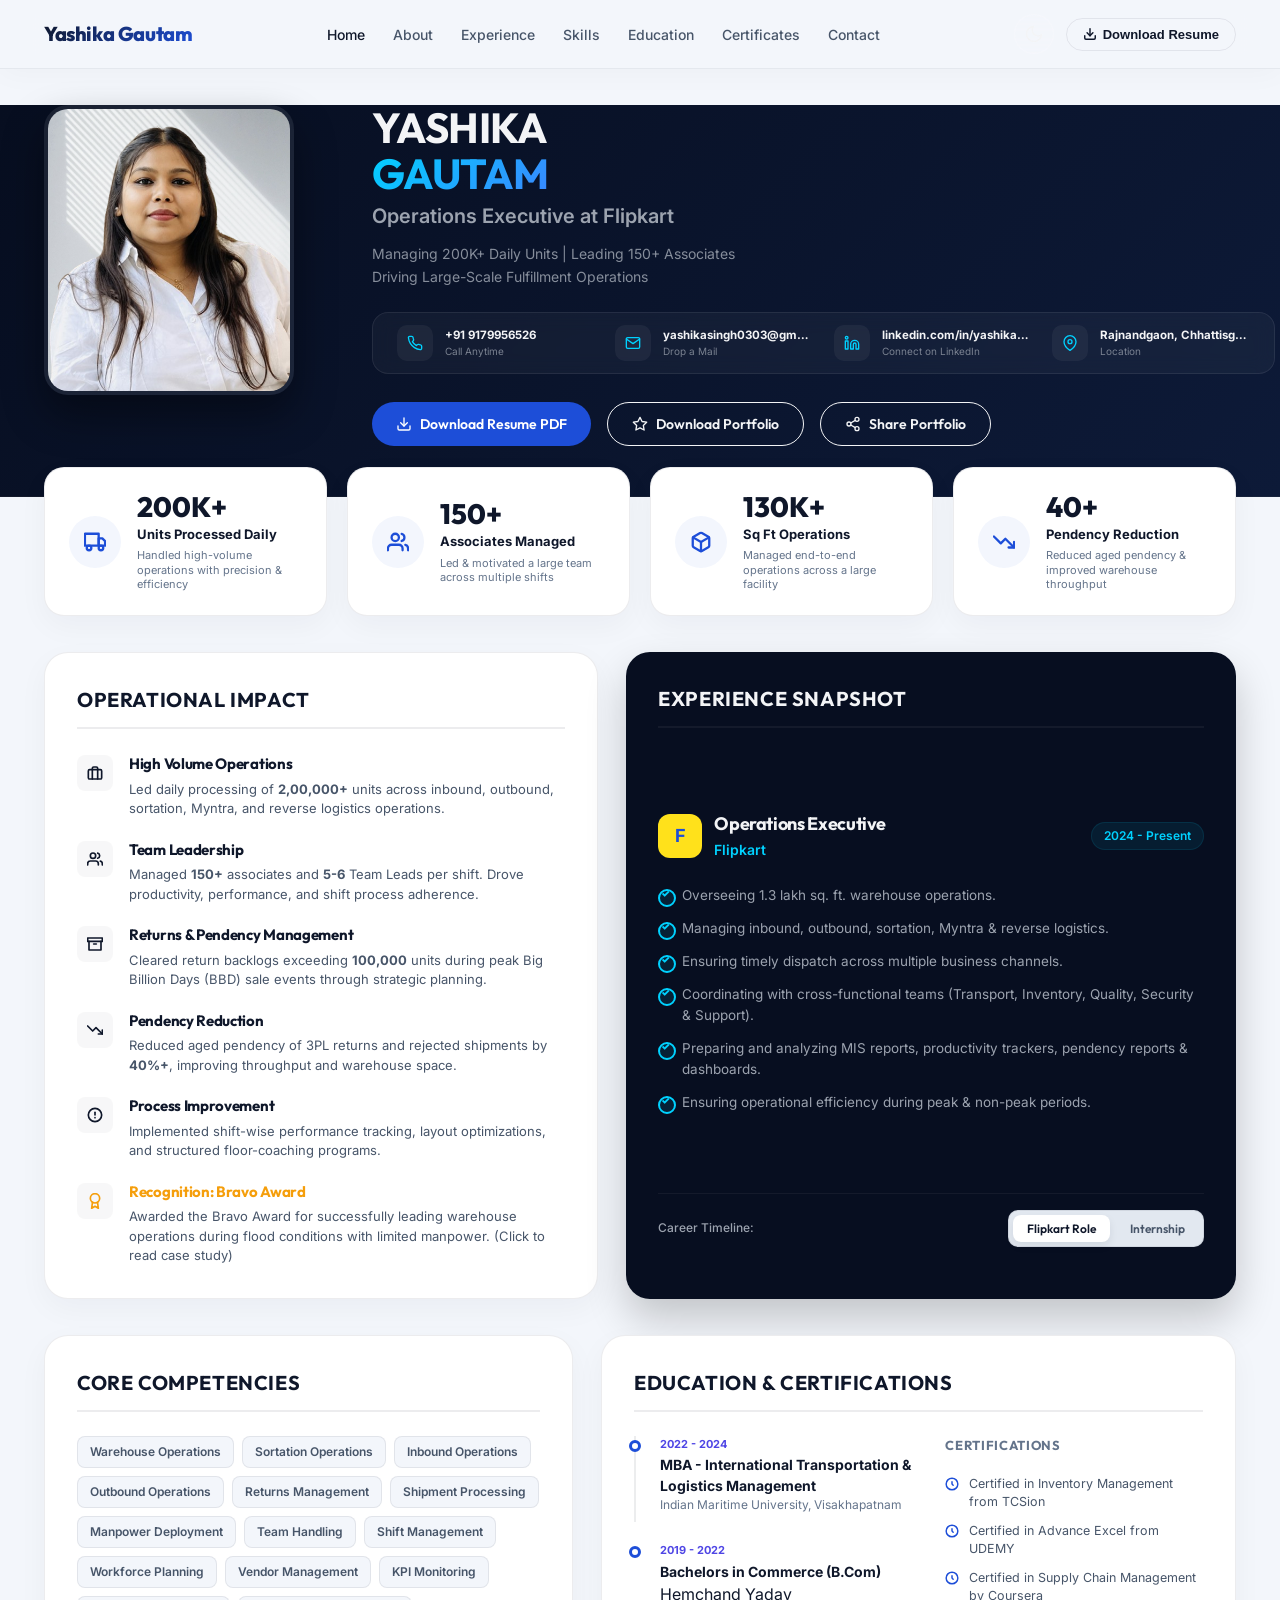
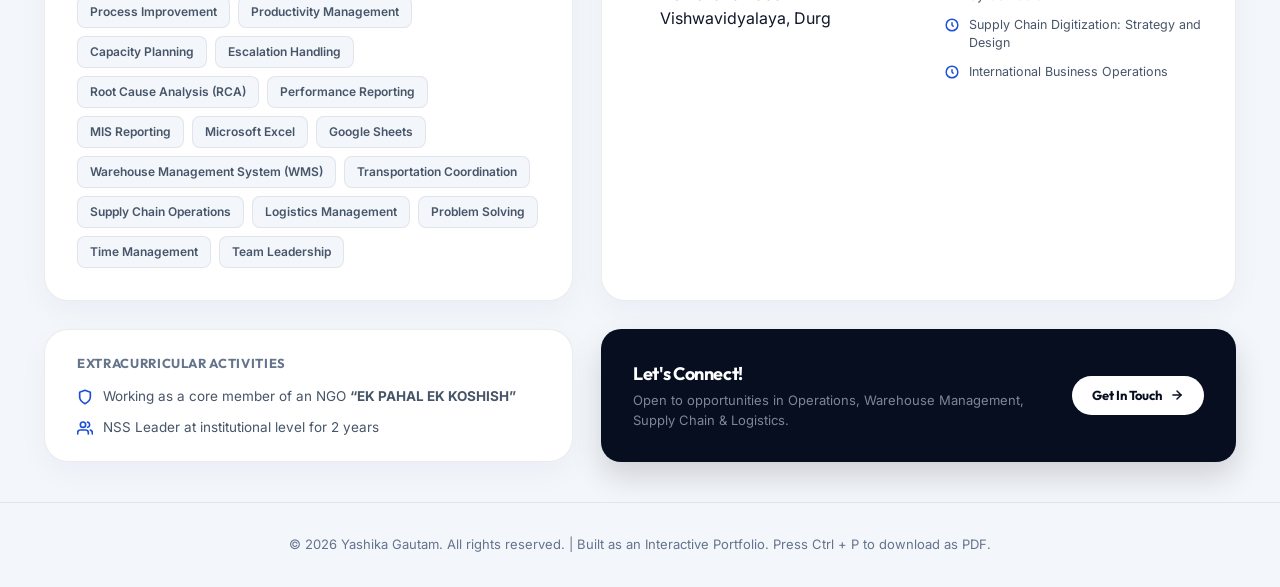
==== commit 1a18f61b: "Refine contact section layout, remove recruiter filter, and align print page margins" ====
--- a/index.html
+++ b/index.html
@@ -399,21 +399,6 @@
   <!-- 4. Core Competencies & Education / Certifications Section -->
   <section class="container" id="skills" style="margin-top: 36px;">
     
-    <!-- Recruiter Filter Control Bar -->
-    <div class="glass-card" style="margin-bottom: 24px; background: var(--bg-panel); border: 1px solid var(--border-color); box-shadow: var(--card-shadow); padding: 18px 24px;">
-      <div style="font-size: 12px; font-weight: 700; color: var(--text-muted); text-transform: uppercase; margin-bottom: 8px; letter-spacing: 0.05em; display: flex; align-items: center; gap: 6px;">
-        <svg xmlns="http://www.w3.org/2000/svg" width="14" height="14" viewBox="0 0 24 24" fill="none" stroke="currentColor" stroke-width="2" stroke-linecap="round" stroke-linejoin="round">
-          <circle cx="11" cy="11" r="8"></circle>
-          <line x1="21" y1="21" x2="16.65" y2="16.65"></line>
-        </svg>
-        Recruiter Filter Panel
-      </div>
-      <div class="recruiter-filters-bar">
-        <button class="filter-chip" data-filter="leadership">Highlight Leadership & Team Handling</button>
-        <button class="filter-chip" data-filter="operations">Highlight Warehouse & Logistics Operations</button>
-        <button class="filter-chip" data-filter="analytics">Highlight Analytics, Excel & SLA Controls</button>
-      </div>
-    </div>
 
     <div class="skills-edu-grid">
       
--- a/index.css
+++ b/index.css
@@ -308,45 +308,55 @@
   line-height: 1.6;
 }
 
-/* Contact Details Cards in Hero (4 columns) */
+/* Contact Details in Hero (Single Rounded Bar) */
 .hero-contacts-grid {
-  display: grid;
-  grid-template-columns: repeat(4, minmax(0, 1fr));
-  gap: 16px;
+  display: flex;
+  align-items: center;
+  justify-content: space-between;
+  background: rgba(255, 255, 255, 0.04);
+  border: 1px solid rgba(255, 255, 255, 0.08);
+  border-radius: 16px;
+  padding: 12px 24px;
+  backdrop-filter: blur(10px);
+  -webkit-backdrop-filter: blur(10px);
   margin-bottom: 28px;
   width: 100%;
-}
-
+  gap: 20px;
+}
 
 .hero-contact-card {
-  background: rgba(255, 255, 255, 0.04);
-  border: 1px solid rgba(255, 255, 255, 0.06);
-  padding: 14px;
-  border-radius: 16px;
   display: flex;
   align-items: center;
   gap: 12px;
-  backdrop-filter: blur(10px);
-  -webkit-backdrop-filter: blur(10px);
   transition: all var(--transition-speed) ease;
+  flex: 1;
+  min-width: 0;
 }
 
 .hero-contact-card:hover {
-  background: rgba(255, 255, 255, 0.08);
-  border-color: var(--accent-blue);
   transform: translateY(-2px);
+}
+
+.hero-contact-card:hover .contact-info-title {
+  color: var(--accent-blue);
+}
+
+.hero-contact-card:hover .contact-icon-box {
+  background: rgba(255, 255, 255, 0.12);
+  color: #ffffff;
 }
 
 .contact-icon-box {
   background: rgba(255, 255, 255, 0.05);
   color: var(--accent-blue);
-  width: 38px;
-  height: 38px;
+  width: 36px;
+  height: 36px;
   border-radius: 10px;
   display: flex;
   align-items: center;
   justify-content: center;
   flex-shrink: 0;
+  transition: all var(--transition-speed) ease;
 }
 
 .contact-info-text {
@@ -356,20 +366,20 @@
 }
 
 .contact-info-title {
-  font-size: 11px;
+  font-size: 11.5px;
   font-weight: 700;
   color: var(--text-light);
   word-break: break-all;
-  white-space: normal;
-  width: 100%;
-}
-
-
+  white-space: nowrap;
+  overflow: hidden;
+  text-overflow: ellipsis;
+  max-width: 180px;
+}
 
 .contact-info-subtitle {
-  font-size: 11px;
+  font-size: 10px;
   color: var(--text-light-secondary);
-  opacity: 0.7;
+  opacity: 0.75;
 }
 
 /* Hero Button Panel */
@@ -565,11 +575,7 @@
   line-height: 1.5;
 }
 
-.impact-item.highlighted .impact-content h4,
-.impact-item.highlighted .impact-content p {
-  color: var(--accent-secondary);
-  font-weight: 500;
-}
+
 
 /* Experience Snapshot Panel (Keep Dark) */
 .dark-panel-card {
@@ -676,19 +682,7 @@
   font-weight: 900;
 }
 
-.experience-bullets-list li.highlighted {
-  color: #ffffff;
-  font-weight: 500;
-  transform: translateX(4px);
-}
-
-.experience-bullets-list li.highlighted::before {
-  border-color: var(--accent-success);
-}
-
-.experience-bullets-list li.highlighted::after {
-  color: var(--accent-success);
-}
+
 
 /* 5. Core Competencies Section */
 .skills-edu-grid {
@@ -698,37 +692,7 @@
   margin-top: 28px;
 }
 
-/* Interactive Filter Chips Row in Skills section */
-.recruiter-filters-bar {
-  display: flex;
-  flex-wrap: wrap;
-  gap: 8px;
-  margin-bottom: 20px;
-}
-
-.filter-chip {
-  background: var(--bg-body);
-  border: 1px solid var(--border-color);
-  color: var(--text-secondary);
-  padding: 6px 14px;
-  border-radius: 30px;
-  font-size: 11px;
-  font-weight: 600;
-  cursor: pointer;
-  transition: all var(--transition-speed) ease;
-}
-
-.filter-chip:hover {
-  background: rgba(29, 78, 216, 0.03);
-  color: var(--accent-primary);
-}
-
-.filter-chip.active {
-  background: var(--accent-gradient);
-  color: white;
-  border-color: transparent;
-  box-shadow: 0 4px 10px rgba(79, 70, 229, 0.2);
-}
+
 
 .skill-tag-container {
   display: flex;
@@ -748,13 +712,7 @@
   cursor: default;
 }
 
-.skill-tag.highlighted {
-  background: rgba(79, 70, 229, 0.05);
-  color: var(--accent-secondary);
-  border-color: var(--accent-secondary);
-  font-weight: 700;
-  transform: translateY(-1px);
-}
+
 
 /* 6. Education & Certifications Timeline Panel */
 .edu-cert-container {
@@ -1151,8 +1109,16 @@
   }
   
   .hero-contacts-grid {
-    grid-template-columns: 1fr 1fr;
-    width: 100%;
+    flex-wrap: wrap;
+    justify-content: center;
+    gap: 16px;
+    padding: 16px;
+  }
+  
+  .hero-contact-card {
+    flex: 0 1 calc(50% - 10px);
+    justify-content: flex-start;
+    min-width: 200px;
   }
   
   .stats-grid {
@@ -1183,7 +1149,15 @@
   }
   
   .hero-contacts-grid {
-    grid-template-columns: 1fr;
+    flex-direction: column;
+    align-items: flex-start;
+    padding: 16px;
+    gap: 12px;
+  }
+
+  .hero-contact-card {
+    flex: 1 1 auto;
+    width: 100%;
   }
   
   .stats-grid {
@@ -1194,31 +1168,28 @@
     grid-template-columns: 1fr;
   }
 }
-
 /* Print View Setup */
 @media print {
+  /* A4 page margin setting to ensure identical margins on all pages */
+  @page {
+    size: A4;
+    margin: 15mm 20mm !important;
+  }
+
   body {
-    background: white !important;
-    color: black !important;
+    background: #ffffff !important;
+    color: #0f172a !important;
     font-size: 10pt !important;
-  }
-  
-  .container {
     padding: 0 !important;
-    max-width: 100% !important;
-  }
-  
-  .hero-block {
-    background: transparent !important;
-    color: black !important;
-    padding-bottom: 0 !important;
-    border-bottom: 2px solid #ccc !important;
-  }
-  
+    margin: 0 !important;
+    line-height: 1.4 !important;
+    width: 100% !important;
+  }
+
+  /* Hide interactive widgets */
   .main-header,
   .hero-buttons,
   .stats-section,
-  .recruiter-filters-bar,
   .timeline-nav-block,
   .toast-container,
   .modal,
@@ -1227,183 +1198,328 @@
   .main-footer {
     display: none !important;
   }
-  
-  .hero-content {
-    grid-template-columns: 120px 1fr !important;
-    gap: 20px !important;
-    margin-top: 10px !important;
-  }
-  
-  .profile-avatar {
-    width: 110px !important;
-    height: 130px !important;
-    border-radius: 8px !important;
-  }
-  
-  .hero-text-details h1 {
-    font-size: 22pt !important;
-    color: black !important;
-  }
-  
-  .hero-text-details h1 span {
-    color: black !important;
-    background: none !important;
-    -webkit-text-fill-color: black !important;
-  }
-  
-  .hero-subtitle {
-    font-size: 14pt !important;
-    color: #444 !important;
-  }
-  
-  .hero-contacts-grid {
-    grid-template-columns: repeat(4, minmax(0, 1fr)) !important;
-    gap: 8px !important;
-    margin-bottom: 10px !important;
+
+  /* Linearize layout - full width vertical stack */
+  .portfolio-grid {
+    display: block !important;
     width: 100% !important;
   }
-  
-  .hero-contact-card {
-    background: transparent !important;
-    border: none !important;
-    padding: 0 !important;
-  }
-  
-  .contact-icon-box {
-    display: none !important;
-  }
-  
-  .contact-info-title {
-    font-size: 8pt !important;
-    color: black !important;
-    word-break: break-all !important;
-    white-space: normal !important;
-  }
-  
-  .contact-info-subtitle {
-    display: none !important;
-  }
-  
+
   .experience-impact-grid {
-    grid-template-columns: 1fr 1.2fr !important;
-    gap: 20px !important;
+    display: block !important;
+    width: 100% !important;
+  }
+
+  .skills-edu-grid {
+    display: block !important;
+    width: 100% !important;
+    page-break-before: always !important; /* Force Core Competencies & Education to Page 2 */
+  }
+
+  .edu-cert-container {
+    display: grid !important;
+    grid-template-columns: 1fr 1fr !important;
+    gap: 24px !important;
     margin-top: 15px !important;
   }
-  
+
+  .footer-row-grid {
+    display: block !important;
+    margin-top: 20px !important;
+    width: 100% !important;
+  }
+
+  /* Cards styling reset */
+  .glass-card,
   .white-panel-card,
   .dark-panel-card {
     background: transparent !important;
     border: none !important;
     box-shadow: none !important;
     padding: 0 !important;
-    color: black !important;
-  }
-  
+    margin-bottom: 20px !important;
+    color: #0f172a !important;
+    width: 100% !important;
+  }
+
+  /* Hero Section print styling */
+  .hero-block {
+    background: transparent !important;
+    color: #0f172a !important;
+    padding-bottom: 15px !important;
+    border-bottom: 2px solid #0f172a !important;
+    margin-bottom: 20px !important;
+  }
+
+  .hero-content {
+    display: flex !important;
+    align-items: start !important;
+    gap: 24px !important;
+    margin-top: 0 !important;
+  }
+
+  .profile-avatar-container {
+    width: 110px !important;
+    height: 130px !important;
+    flex-shrink: 0 !important;
+  }
+
+  .profile-avatar {
+    width: 110px !important;
+    height: 130px !important;
+    border-radius: 12px !important;
+    border: 1px solid #cbd5e1 !important;
+    box-shadow: none !important;
+  }
+
+  .hero-text-details {
+    flex-grow: 1 !important;
+  }
+
+  .hero-text-details h1 {
+    font-size: 24pt !important;
+    color: #0f172a !important;
+    line-height: 1.1 !important;
+    margin-bottom: 4px !important;
+  }
+
+  .hero-text-details h1 span {
+    color: #1d4ed8 !important;
+    background: none !important;
+    -webkit-text-fill-color: #1d4ed8 !important;
+  }
+
+  .hero-subtitle {
+    font-size: 13pt !important;
+    color: #475569 !important;
+    margin-bottom: 6px !important;
+  }
+
+  .hero-tagline {
+    font-size: 10pt !important;
+    color: #64748b !important;
+    margin-bottom: 12px !important;
+  }
+
+  /* Hero Contacts Grid print format */
+  .hero-contacts-grid {
+    display: flex !important;
+    flex-direction: row !important;
+    justify-content: space-between !important;
+    align-items: center !important;
+    background: #f1f5f9 !important;
+    border: 1px solid #cbd5e1 !important;
+    border-radius: 8px !important;
+    padding: 8px 12px !important;
+    margin-bottom: 0 !important;
+    width: 100% !important;
+    gap: 12px !important;
+    -webkit-print-color-adjust: exact !important;
+    print-color-adjust: exact !important;
+  }
+
+  .hero-contact-card {
+    background: transparent !important;
+    border: none !important;
+    padding: 0 !important;
+    display: flex !important;
+    align-items: center !important;
+    gap: 6px !important;
+    flex: 1 !important;
+    min-width: 0 !important;
+  }
+
+  .contact-icon-box {
+    display: flex !important;
+    background: transparent !important;
+    color: #1d4ed8 !important;
+    width: auto !important;
+    height: auto !important;
+    align-items: center !important;
+    justify-content: center !important;
+    flex-shrink: 0 !important;
+  }
+
+  .contact-icon-box svg {
+    width: 12px !important;
+    height: 12px !important;
+  }
+
+  .contact-info-text {
+    display: flex !important;
+    flex-direction: column !important;
+    overflow: hidden !important;
+  }
+
+  .contact-info-title {
+    font-size: 7.5pt !important;
+    color: #0f172a !important;
+    white-space: nowrap !important;
+  }
+
+  .contact-info-subtitle {
+    display: none !important;
+  }
+
+  /* Section Title print format */
   .section-panel-title {
-    font-size: 11pt !important;
-    color: black !important;
-    border-bottom: 1px solid #ccc !important;
+    font-size: 12pt !important;
+    color: #0f172a !important;
+    border-bottom: 1.5px solid #0f172a !important;
     padding-bottom: 4px !important;
-    margin-bottom: 8px !important;
-  }
-  
-  .impact-icon-wrapper {
-    display: none !important;
-  }
-  
-  .impact-content h4 {
-    font-size: 10pt !important;
-  }
-  
-  .impact-content p {
-    font-size: 8pt !important;
-    line-height: 1.3 !important;
-  }
-  
-  .company-logo-bag {
-    display: none !important;
-  }
-  
-  .company-role-details h3 {
-    color: black !important;
-    font-size: 10pt !important;
-  }
-  
-  .company-role-details .company-name {
-    color: #333 !important;
-  }
-  
-  .experience-date-badge {
-    color: black !important;
-    border: none !important;
-    background: transparent !important;
-    padding: 0 !important;
-    font-size: 9pt !important;
-  }
-  
-  .experience-bullets-list {
-    margin-top: 10px !important;
-  }
-
-  .experience-bullets-list li {
-    font-size: 8.5pt !important;
-    color: #222 !important;
-    margin-bottom: 3px !important;
-    line-height: 1.3 !important;
-  }
-  
-  .experience-bullets-list li::before {
-    border-color: black !important;
-  }
-  
-  .experience-bullets-list li::after {
-    color: black !important;
-  }
-  
+    margin-bottom: 14px !important;
+    text-transform: uppercase;
+    font-weight: 700;
+  }
+
+  /* Experience section print styles */
   .timeline-container {
     display: block !important; /* Force both job & internship cards to show inline on print */
     opacity: 1 !important;
+    margin-bottom: 20px !important;
   }
 
   #timeline-intern-card {
-    margin-top: 18px !important;
-    border-top: 1px dashed #ccc !important;
-    padding-top: 12px !important;
-  }
-
-  .skills-edu-grid {
-    grid-template-columns: 1fr 1.2fr !important;
-    gap: 20px !important;
-    margin-top: 15px !important;
-  }
-  
+    margin-top: 20px !important;
+    border-top: 1px dashed #cbd5e1 !important;
+    padding-top: 15px !important;
+  }
+
+  .experience-meta {
+    display: flex !important;
+    justify-content: space-between !important;
+    align-items: center !important;
+    margin-bottom: 8px !important;
+  }
+
+  .company-brand-box {
+    display: flex !important;
+    align-items: center !important;
+    gap: 8px !important;
+  }
+
+  .company-logo-bag {
+    display: none !important;
+  }
+
+  .company-role-details h3 {
+    font-size: 11pt !important;
+    color: #0f172a !important;
+  }
+
+  .company-role-details .company-name {
+    font-size: 9.5pt !important;
+    color: #475569 !important;
+    font-weight: 600 !important;
+  }
+
+  .experience-date-badge {
+    font-size: 9pt !important;
+    color: #475569 !important;
+    background: transparent !important;
+    border: none !important;
+    padding: 0 !important;
+  }
+
+  .experience-bullets-list {
+    margin-top: 8px !important;
+    padding-left: 15px !important;
+    list-style-type: disc !important;
+  }
+
+  .experience-bullets-list li {
+    font-size: 8.5pt !important;
+    color: #334155 !important;
+    margin-bottom: 4px !important;
+    line-height: 1.35 !important;
+    padding-left: 0 !important;
+  }
+
+  .experience-bullets-list li::before,
+  .experience-bullets-list li::after {
+    display: none !important; /* Remove screen-only custom bullets */
+  }
+
+  /* Operational Impact Section print styles */
+  .impact-list {
+    display: grid !important;
+    grid-template-columns: 1fr 1fr !important; /* Save space by printing in 2 columns */
+    gap: 12px 24px !important;
+  }
+
+  .impact-item {
+    gap: 8px !important;
+  }
+
+  .impact-icon-wrapper {
+    display: none !important;
+  }
+
+  .impact-content h4 {
+    font-size: 9.5pt !important;
+    color: #0f172a !important;
+  }
+
+  .impact-content p {
+    font-size: 8pt !important;
+    color: #475569 !important;
+    line-height: 1.3 !important;
+  }
+
+  /* Skills tag print styles */
+  .skill-tag-container {
+    display: flex !important;
+    flex-wrap: wrap !important;
+    gap: 6px !important;
+  }
+
   .skill-tag {
     font-size: 8pt !important;
-    padding: 2px 6px !important;
-    border: 1px solid #ccc !important;
+    padding: 3px 8px !important;
+    border: 1px solid #cbd5e1 !important;
     background: transparent !important;
-    color: black !important;
-  }
-  
-  .edu-cert-container {
-    grid-template-columns: 1fr 1fr !important;
-    gap: 15px !important;
-  }
-  
+    color: #0f172a !important;
+    border-radius: 4px !important;
+  }
+
+  /* Education & Certs timeline */
+  .timeline-edu-flow {
+    gap: 14px !important;
+  }
+
+  .edu-flow-item {
+    padding-left: 12px !important;
+    padding-bottom: 4px !important;
+    border-left-width: 1.5px !important;
+  }
+
+  .edu-flow-dot {
+    width: 8px !important;
+    height: 8px !important;
+    left: -5px !important;
+    border-width: 2px !important;
+    background: #0f172a !important;
+  }
+
   .edu-flow-degree {
     font-size: 9.5pt !important;
   }
-  
-  .edu-flow-item {
-    padding-bottom: 4px !important;
-  }
-  
+
+  .edu-flow-school {
+    font-size: 8.5pt !important;
+  }
+
   .cert-check-item {
     font-size: 8.5pt !important;
-  }
-  
-  .footer-row-grid {
-    grid-template-columns: 1fr !important;
-    margin-top: 15px !important;
-}
-
+    margin-bottom: 6px !important;
+  }
+
+  .cert-check-icon {
+    display: none !important;
+  }
+
+  /* Extracurricular Activities print formatting */
+  .white-panel-card {
+    margin-bottom: 0 !important;
+  }
+}
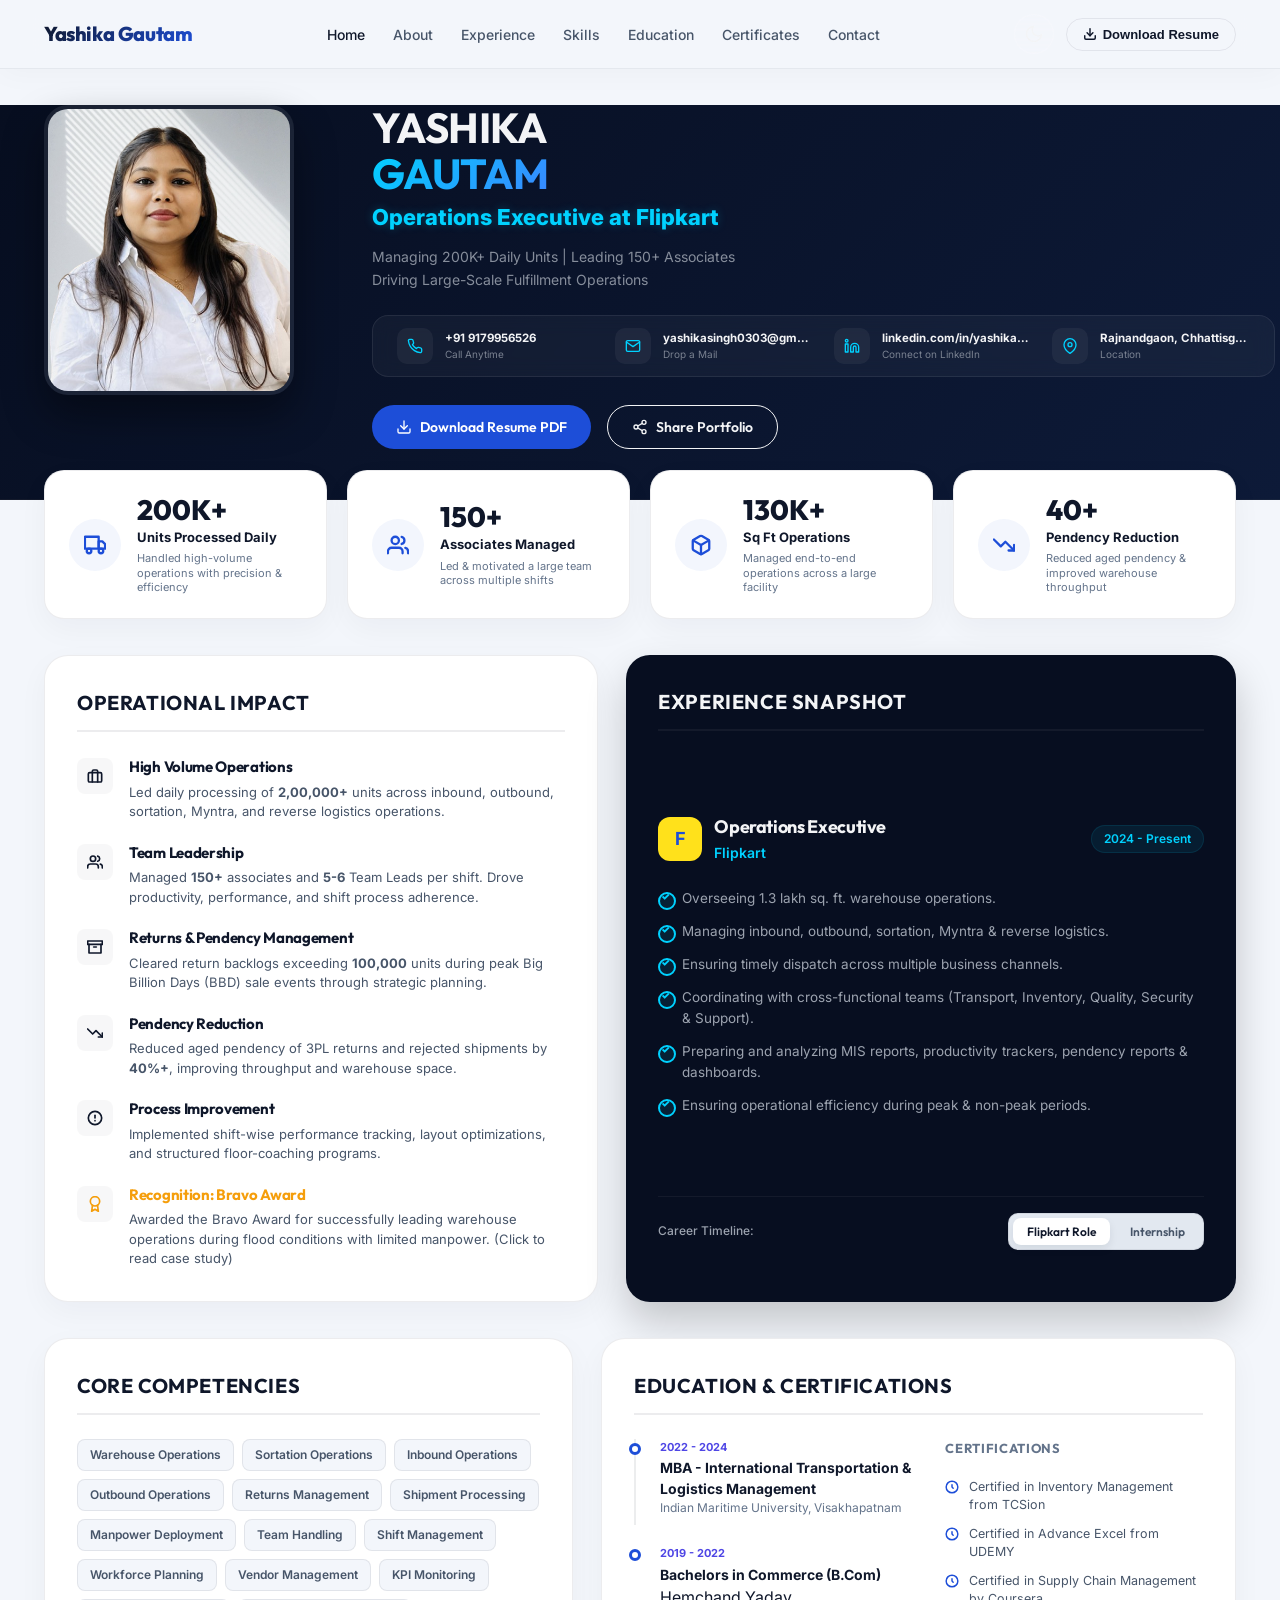
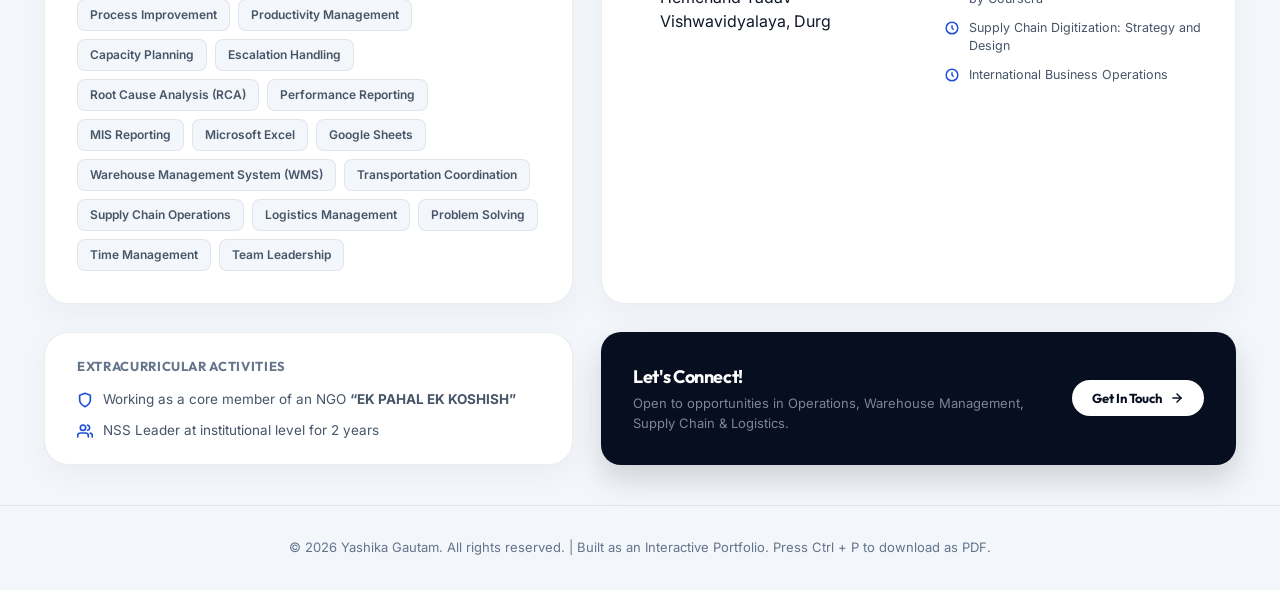
==== commit 46ef9d6f: "Highlight subtitle, remove download portfolio button, and add custom contact choices modal" ====
--- a/index.html
+++ b/index.html
@@ -122,7 +122,6 @@
             </div>
           </div>
 
-          <!-- Hero Button Controls -->
           <div class="hero-buttons">
             <!-- Download PDF -->
             <button class="btn-primary" onclick="window.print()" title="Download PDF Resume">
@@ -132,13 +131,6 @@
                 <line x1="12" y1="15" x2="12" y2="3"></line>
               </svg>
               Download Resume PDF
-            </button>
-            <!-- Share PDF -->
-            <button class="btn-outline-white share-btn" title="Download Portfolio">
-              <svg xmlns="http://www.w3.org/2000/svg" width="16" height="16" viewBox="0 0 24 24" fill="none" stroke="currentColor" stroke-width="2" stroke-linecap="round" stroke-linejoin="round">
-                <polygon points="12 2 15.09 8.26 22 9.27 17 14.14 18.18 21.02 12 17.77 5.82 21.02 7 14.14 2 9.27 8.91 8.26 12 2"></polygon>
-              </svg>
-              Download Portfolio
             </button>
             <!-- Share Link -->
             <button class="btn-outline-white share-btn" title="Share Portfolio Link">
@@ -542,13 +534,13 @@
           <h3>Let's Connect!</h3>
           <p>Open to opportunities in Operations, Warehouse Management, Supply Chain & Logistics.</p>
         </div>
-        <a href="mailto:yashikasingh0303@gmail.com" class="btn-white-action">
+        <button class="btn-white-action" id="open-contact-modal">
           Get In Touch
           <svg xmlns="http://www.w3.org/2000/svg" width="14" height="14" viewBox="0 0 24 24" fill="none" stroke="currentColor" stroke-width="2.5" stroke-linecap="round" stroke-linejoin="round">
             <line x1="5" y1="12" x2="19" y2="12"></line>
             <polyline points="12 5 19 12 12 19"></polyline>
           </svg>
-        </a>
+        </button>
       </div>
 
     </div>
@@ -593,6 +585,75 @@
     </div>
   </div>
 
+  <!-- Contact Options Modal -->
+  <div class="modal" id="contact-modal">
+    <div class="modal-content contact-modal-content">
+      <button class="modal-close" id="close-contact-modal" aria-label="Close Options">&times;</button>
+      <div class="modal-header-tag">Get in Touch</div>
+      <h2 class="modal-title">Connect with Yashika</h2>
+      <p class="modal-subtitle">Choose how you'd like to connect:</p>
+      
+      <div class="contact-options-list">
+        <a href="tel:+919179956526" class="contact-option-item">
+          <div class="option-icon-box" style="color: #10b981;">
+            <svg xmlns="http://www.w3.org/2000/svg" width="20" height="20" viewBox="0 0 24 24" fill="none" stroke="currentColor" stroke-width="2.5" stroke-linecap="round" stroke-linejoin="round">
+              <path d="M22 16.92v3a2 2 0 0 1-2.18 2 19.79 19.79 0 0 1-8.63-3.07 19.5 19.5 0 0 1-6-6 19.79 19.79 0 0 1-3.07-8.67A2 2 0 0 1 4.11 2h3a2 2 0 0 1 2 1.72 12.84 12.84 0 0 0 .7 2.81 2 2 0 0 1-.45 2.11L8.09 9.91a16 16 0 0 0 6 6l1.27-1.27a2 2 0 0 1 2.11-.45 12.84 12.84 0 0 0 2.81.7A2 2 0 0 1 22 16.92z"></path>
+            </svg>
+          </div>
+          <div class="option-details">
+            <span class="option-label">Call Anytime</span>
+            <span class="option-value">+91 9179956526</span>
+          </div>
+          <div class="option-arrow">
+            <svg xmlns="http://www.w3.org/2000/svg" width="16" height="16" viewBox="0 0 24 24" fill="none" stroke="currentColor" stroke-width="2.5" stroke-linecap="round" stroke-linejoin="round">
+              <line x1="5" y1="12" x2="19" y2="12"></line>
+              <polyline points="12 5 19 12 12 19"></polyline>
+            </svg>
+          </div>
+        </a>
+
+        <a href="mailto:yashikasingh0303@gmail.com" class="contact-option-item">
+          <div class="option-icon-box" style="color: #3b82f6;">
+            <svg xmlns="http://www.w3.org/2000/svg" width="20" height="20" viewBox="0 0 24 24" fill="none" stroke="currentColor" stroke-width="2.5" stroke-linecap="round" stroke-linejoin="round">
+              <path d="M4 4h16c1.1 0 2 .9 2 2v12c0 1.1-.9 2-2 2H4c-1.1 0-2-.9-2-2V6c0-1.1.9-2 2-2z"></path>
+              <polyline points="22,6 12,13 2,6"></polyline>
+            </svg>
+          </div>
+          <div class="option-details">
+            <span class="option-label">Drop a Mail</span>
+            <span class="option-value">yashikasingh0303@gmail.com</span>
+          </div>
+          <div class="option-arrow">
+            <svg xmlns="http://www.w3.org/2000/svg" width="16" height="16" viewBox="0 0 24 24" fill="none" stroke="currentColor" stroke-width="2.5" stroke-linecap="round" stroke-linejoin="round">
+              <line x1="5" y1="12" x2="19" y2="12"></line>
+              <polyline points="12 5 19 12 12 19"></polyline>
+            </svg>
+          </div>
+        </a>
+
+        <a href="https://linkedin.com/in/yashika-gautam-90b249266" target="_blank" rel="noopener noreferrer" class="contact-option-item">
+          <div class="option-icon-box" style="color: #6366f1;">
+            <svg xmlns="http://www.w3.org/2000/svg" width="20" height="20" viewBox="0 0 24 24" fill="none" stroke="currentColor" stroke-width="2.5" stroke-linecap="round" stroke-linejoin="round">
+              <path d="M16 8a6 6 0 0 1 6 6v7h-4v-7a2 2 0 0 0-2-2 2 2 0 0 0-2 2v7h-4v-7a6 6 0 0 1 6-6z"></path>
+              <rect x="2" y="9" width="4" height="12"></rect>
+              <circle cx="4" cy="4" r="2"></circle>
+            </svg>
+          </div>
+          <div class="option-details">
+            <span class="option-label">Connect on LinkedIn</span>
+            <span class="option-value">yashika-gautam-90b249266</span>
+          </div>
+          <div class="option-arrow">
+            <svg xmlns="http://www.w3.org/2000/svg" width="16" height="16" viewBox="0 0 24 24" fill="none" stroke="currentColor" stroke-width="2.5" stroke-linecap="round" stroke-linejoin="round">
+              <line x1="5" y1="12" x2="19" y2="12"></line>
+              <polyline points="12 5 19 12 12 19"></polyline>
+            </svg>
+          </div>
+        </a>
+      </div>
+    </div>
+  </div>
+
   <!-- Toast Notification Overlay -->
   <div class="toast-container">
     <div class="toast" id="copy-toast">
--- a/index.css
+++ b/index.css
@@ -294,10 +294,11 @@
 }
 
 .hero-subtitle {
-  font-size: 20px;
-  font-weight: 600;
-  color: var(--text-light-secondary);
+  font-size: 22px;
+  font-weight: 800;
+  color: var(--accent-blue);
   margin-bottom: 12px;
+  text-shadow: 0 0 10px rgba(0, 210, 255, 0.25);
 }
 
 .hero-tagline {
@@ -1523,3 +1524,94 @@
     margin-bottom: 0 !important;
   }
 }
+
+/* Contact Options Modal Styles */
+.contact-modal-content {
+  max-width: 420px;
+}
+
+.modal-subtitle {
+  font-size: 13.5px;
+  color: var(--text-secondary);
+  margin-bottom: 24px;
+}
+
+.contact-options-list {
+  display: flex;
+  flex-direction: column;
+  gap: 12px;
+}
+
+.contact-option-item {
+  display: flex;
+  align-items: center;
+  gap: 16px;
+  background: var(--bg-body);
+  border: 1px solid var(--border-color);
+  padding: 16px;
+  border-radius: 16px;
+  transition: all var(--transition-speed) ease;
+  width: 100%;
+}
+
+.contact-option-item:hover {
+  background: rgba(29, 78, 216, 0.04);
+  border-color: var(--accent-primary);
+  transform: translateY(-2px);
+}
+
+[data-theme="dark"] .contact-option-item:hover {
+  background: rgba(59, 130, 246, 0.08);
+}
+
+.contact-option-item .option-icon-box {
+  width: 42px;
+  height: 42px;
+  border-radius: 12px;
+  background: rgba(29, 78, 216, 0.08);
+  display: flex;
+  align-items: center;
+  justify-content: center;
+  flex-shrink: 0;
+  transition: all var(--transition-speed) ease;
+}
+
+[data-theme="dark"] .contact-option-item .option-icon-box {
+  background: rgba(59, 130, 246, 0.12);
+}
+
+.contact-option-item:hover .option-icon-box {
+  background: var(--accent-primary) !important;
+  color: #ffffff !important;
+}
+
+.option-details {
+  display: flex;
+  flex-direction: column;
+  flex-grow: 1;
+  text-align: left;
+}
+
+.option-label {
+  font-size: 13.5px;
+  font-weight: 700;
+  color: var(--text-primary);
+  font-family: var(--font-heading);
+}
+
+.option-value {
+  font-size: 12px;
+  color: var(--text-secondary);
+}
+
+.option-arrow {
+  color: var(--text-muted);
+  display: flex;
+  align-items: center;
+  transition: all var(--transition-speed) ease;
+}
+
+.contact-option-item:hover .option-arrow {
+  color: var(--accent-primary);
+  transform: translateX(4px);
+}
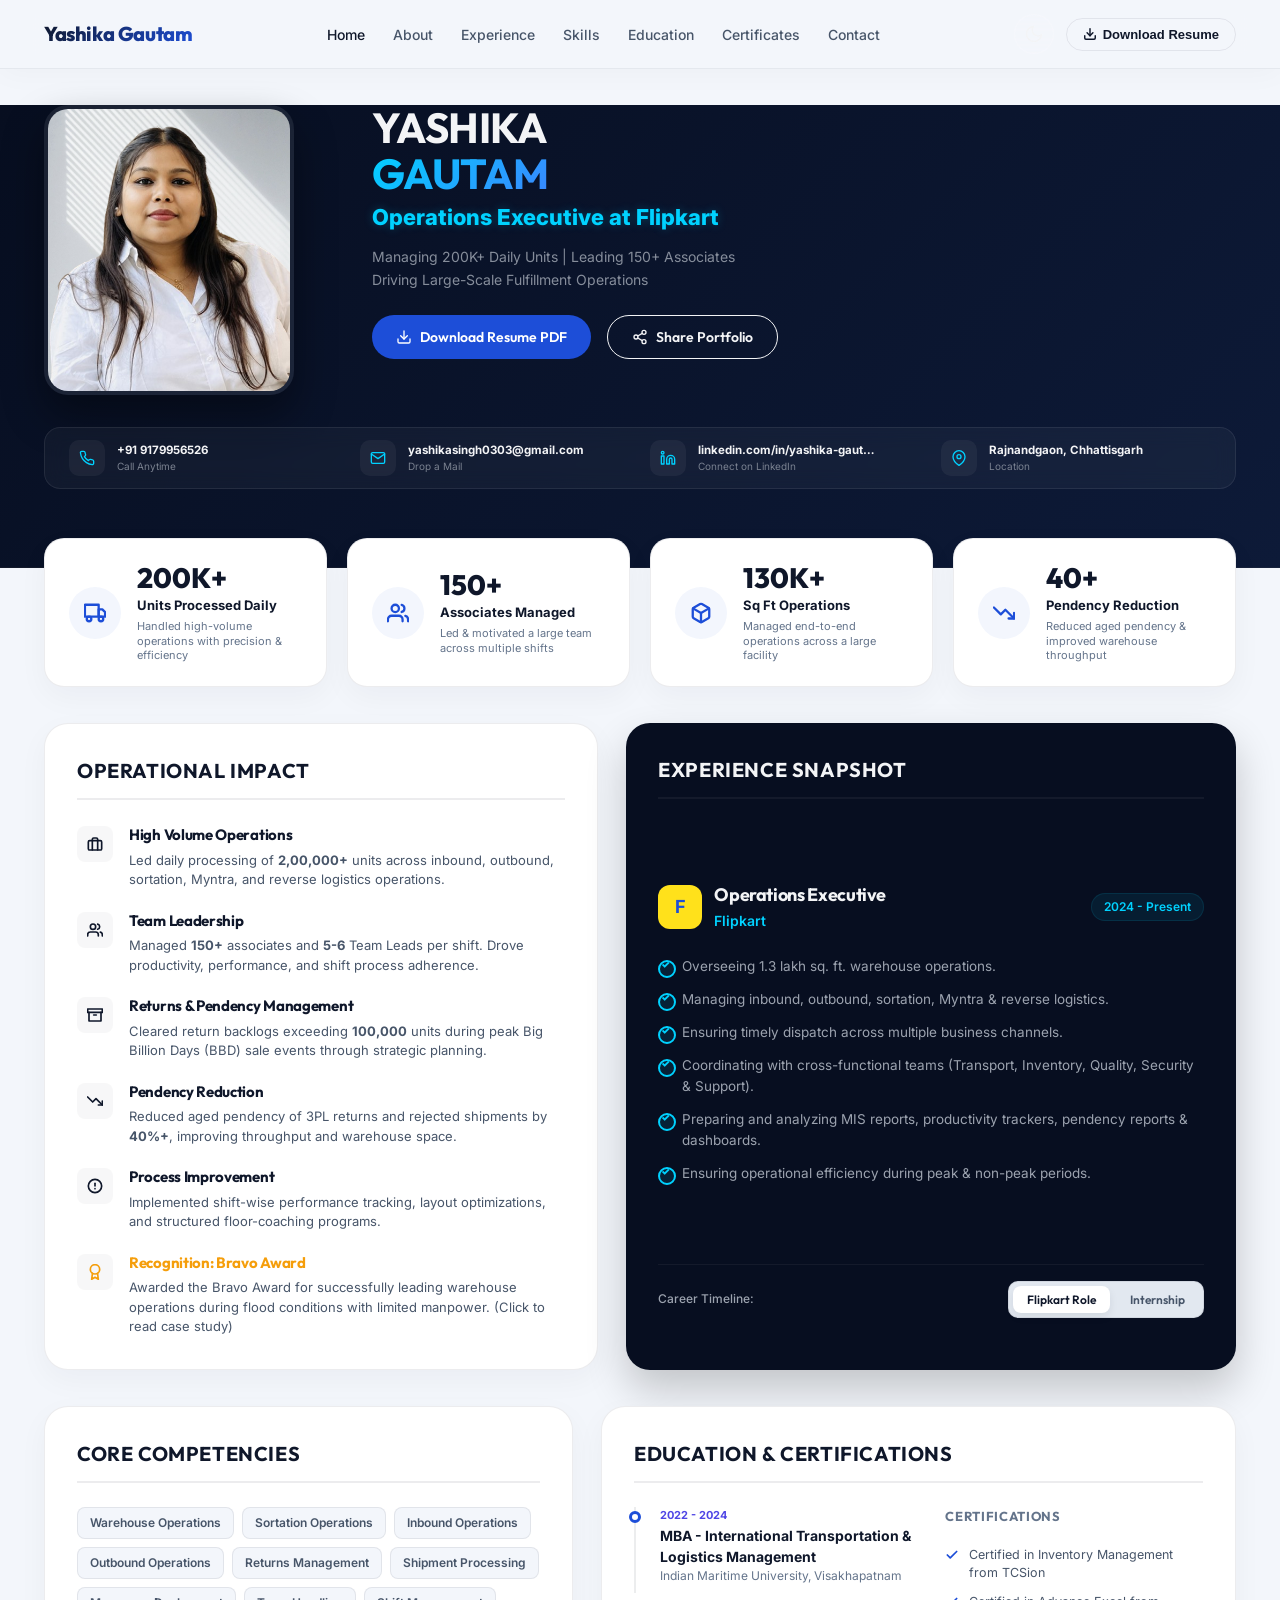
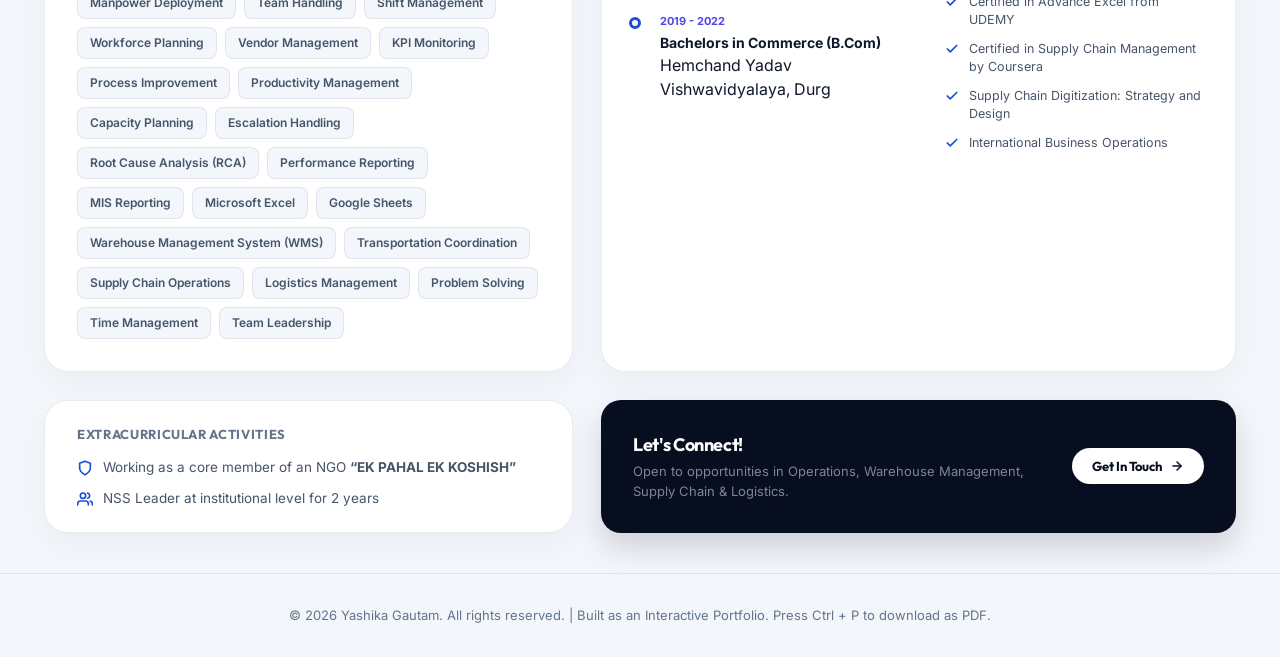
==== commit 50e40791: "Refine print margins spacing and certifications checkmarks, and move contact bar to full width" ====
--- a/index.html
+++ b/index.html
@@ -67,61 +67,6 @@
             Managing 200K+ Daily Units | Leading 150+ Associates <br>Driving Large-Scale Fulfillment Operations
           </div>
 
-          <!-- Contact Cards Grid -->
-          <div class="hero-contacts-grid">
-            <a href="tel:+919179956526" class="hero-contact-card">
-              <div class="contact-icon-box">
-                <svg xmlns="http://www.w3.org/2000/svg" width="16" height="16" viewBox="0 0 24 24" fill="none" stroke="currentColor" stroke-width="2" stroke-linecap="round" stroke-linejoin="round">
-                  <path d="M22 16.92v3a2 2 0 0 1-2.18 2 19.79 19.79 0 0 1-8.63-3.07 19.5 19.5 0 0 1-6-6 19.79 19.79 0 0 1-3.07-8.67A2 2 0 0 1 4.11 2h3a2 2 0 0 1 2 1.72 12.84 12.84 0 0 0 .7 2.81 2 2 0 0 1-.45 2.11L8.09 9.91a16 16 0 0 0 6 6l1.27-1.27a2 2 0 0 1 2.11-.45 12.84 12.84 0 0 0 2.81.7A2 2 0 0 1 22 16.92z"></path>
-                </svg>
-              </div>
-              <div class="contact-info-text">
-                <span class="contact-info-title">+91 9179956526</span>
-                <span class="contact-info-subtitle">Call Anytime</span>
-              </div>
-            </a>
-
-            <a href="mailto:yashikasingh0303@gmail.com" class="hero-contact-card">
-              <div class="contact-icon-box">
-                <svg xmlns="http://www.w3.org/2000/svg" width="16" height="16" viewBox="0 0 24 24" fill="none" stroke="currentColor" stroke-width="2" stroke-linecap="round" stroke-linejoin="round">
-                  <path d="M4 4h16c1.1 0 2 .9 2 2v12c0 1.1-.9 2-2 2H4c-1.1 0-2-.9-2-2V6c0-1.1.9-2 2-2z"></path>
-                  <polyline points="22,6 12,13 2,6"></polyline>
-                </svg>
-              </div>
-              <div class="contact-info-text">
-                <span class="contact-info-title" title="yashikasingh0303@gmail.com">yashikasingh0303@gmail.com</span>
-                <span class="contact-info-subtitle">Drop a Mail</span>
-              </div>
-            </a>
-
-            <a href="https://linkedin.com/in/yashika-gautam-90b249266" target="_blank" rel="noopener noreferrer" class="hero-contact-card">
-              <div class="contact-icon-box">
-                <svg xmlns="http://www.w3.org/2000/svg" width="16" height="16" viewBox="0 0 24 24" fill="none" stroke="currentColor" stroke-width="2" stroke-linecap="round" stroke-linejoin="round">
-                  <path d="M16 8a6 6 0 0 1 6 6v7h-4v-7a2 2 0 0 0-2-2 2 2 0 0 0-2 2v7h-4v-7a6 6 0 0 1 6-6z"></path>
-                  <rect x="2" y="9" width="4" height="12"></rect>
-                  <circle cx="4" cy="4" r="2"></circle>
-                </svg>
-              </div>
-              <div class="contact-info-text">
-                <span class="contact-info-title">linkedin.com/in/yashika-gautam-90b249266</span>
-                <span class="contact-info-subtitle">Connect on LinkedIn</span>
-              </div>
-            </a>
-
-            <div class="hero-contact-card">
-              <div class="contact-icon-box">
-                <svg xmlns="http://www.w3.org/2000/svg" width="16" height="16" viewBox="0 0 24 24" fill="none" stroke="currentColor" stroke-width="2" stroke-linecap="round" stroke-linejoin="round">
-                  <path d="M21 10c0 7-9 13-9 13s-9-6-9-13a9 9 0 0 1 18 0z"></path>
-                  <circle cx="12" cy="10" r="3"></circle>
-                </svg>
-              </div>
-              <div class="contact-info-text">
-                <span class="contact-info-title">Rajnandgaon, Chhattisgarh</span>
-                <span class="contact-info-subtitle">Location</span>
-              </div>
-            </div>
-          </div>
-
           <div class="hero-buttons">
             <!-- Download PDF -->
             <button class="btn-primary" onclick="window.print()" title="Download PDF Resume">
@@ -147,6 +92,61 @@
 
         </div>
 
+      </div>
+
+      <!-- Contact Cards Grid (Spans full container width) -->
+      <div class="hero-contacts-grid">
+        <a href="tel:+919179956526" class="hero-contact-card">
+          <div class="contact-icon-box">
+            <svg xmlns="http://www.w3.org/2000/svg" width="16" height="16" viewBox="0 0 24 24" fill="none" stroke="currentColor" stroke-width="2" stroke-linecap="round" stroke-linejoin="round">
+              <path d="M22 16.92v3a2 2 0 0 1-2.18 2 19.79 19.79 0 0 1-8.63-3.07 19.5 19.5 0 0 1-6-6 19.79 19.79 0 0 1-3.07-8.67A2 2 0 0 1 4.11 2h3a2 2 0 0 1 2 1.72 12.84 12.84 0 0 0 .7 2.81 2 2 0 0 1-.45 2.11L8.09 9.91a16 16 0 0 0 6 6l1.27-1.27a2 2 0 0 1 2.11-.45 12.84 12.84 0 0 0 2.81.7A2 2 0 0 1 22 16.92z"></path>
+            </svg>
+          </div>
+          <div class="contact-info-text">
+            <span class="contact-info-title">+91 9179956526</span>
+            <span class="contact-info-subtitle">Call Anytime</span>
+          </div>
+        </a>
+
+        <a href="mailto:yashikasingh0303@gmail.com" class="hero-contact-card">
+          <div class="contact-icon-box">
+            <svg xmlns="http://www.w3.org/2000/svg" width="16" height="16" viewBox="0 0 24 24" fill="none" stroke="currentColor" stroke-width="2" stroke-linecap="round" stroke-linejoin="round">
+              <path d="M4 4h16c1.1 0 2 .9 2 2v12c0 1.1-.9 2-2 2H4c-1.1 0-2-.9-2-2V6c0-1.1.9-2 2-2z"></path>
+              <polyline points="22,6 12,13 2,6"></polyline>
+            </svg>
+          </div>
+          <div class="contact-info-text">
+            <span class="contact-info-title" title="yashikasingh0303@gmail.com">yashikasingh0303@gmail.com</span>
+            <span class="contact-info-subtitle">Drop a Mail</span>
+          </div>
+        </a>
+
+        <a href="https://linkedin.com/in/yashika-gautam-90b249266" target="_blank" rel="noopener noreferrer" class="hero-contact-card">
+          <div class="contact-icon-box">
+            <svg xmlns="http://www.w3.org/2000/svg" width="16" height="16" viewBox="0 0 24 24" fill="none" stroke="currentColor" stroke-width="2" stroke-linecap="round" stroke-linejoin="round">
+              <path d="M16 8a6 6 0 0 1 6 6v7h-4v-7a2 2 0 0 0-2-2 2 2 0 0 0-2 2v7h-4v-7a6 6 0 0 1 6-6z"></path>
+              <rect x="2" y="9" width="4" height="12"></rect>
+              <circle cx="4" cy="4" r="2"></circle>
+            </svg>
+          </div>
+          <div class="contact-info-text">
+            <span class="contact-info-title">linkedin.com/in/yashika-gautam-90b249266</span>
+            <span class="contact-info-subtitle">Connect on LinkedIn</span>
+          </div>
+        </a>
+
+        <div class="hero-contact-card">
+          <div class="contact-icon-box">
+            <svg xmlns="http://www.w3.org/2000/svg" width="16" height="16" viewBox="0 0 24 24" fill="none" stroke="currentColor" stroke-width="2" stroke-linecap="round" stroke-linejoin="round">
+              <path d="M21 10c0 7-9 13-9 13s-9-6-9-13a9 9 0 0 1 18 0z"></path>
+              <circle cx="12" cy="10" r="3"></circle>
+            </svg>
+          </div>
+          <div class="contact-info-text">
+            <span class="contact-info-title">Rajnandgaon, Chhattisgarh</span>
+            <span class="contact-info-subtitle">Location</span>
+          </div>
+        </div>
       </div>
 
     </div>
@@ -455,41 +455,36 @@
             <h4 style="font-size: 13px; font-weight: 700; color: var(--text-muted); text-transform: uppercase; margin-bottom: 8px; letter-spacing: 0.05em;">Certifications</h4>
             
             <div class="cert-check-item">
-              <svg class="cert-check-icon" xmlns="http://www.w3.org/2000/svg" width="14" height="14" viewBox="0 0 24 24" fill="none" stroke="currentColor" stroke-width="2.5" stroke-linecap="round" stroke-linejoin="round">
-                <circle cx="12" cy="12" r="10"></circle>
-                <polyline points="12 8 12 12 14 14"></polyline>
+              <svg class="cert-check-icon" xmlns="http://www.w3.org/2000/svg" width="14" height="14" viewBox="0 0 24 24" fill="none" stroke="currentColor" stroke-width="3" stroke-linecap="round" stroke-linejoin="round">
+                <polyline points="20 6 9 17 4 12"></polyline>
               </svg>
               <span>Certified in Inventory Management from TCSion</span>
             </div>
 
             <div class="cert-check-item">
-              <svg class="cert-check-icon" xmlns="http://www.w3.org/2000/svg" width="14" height="14" viewBox="0 0 24 24" fill="none" stroke="currentColor" stroke-width="2.5" stroke-linecap="round" stroke-linejoin="round">
-                <circle cx="12" cy="12" r="10"></circle>
-                <polyline points="12 8 12 12 14 14"></polyline>
+              <svg class="cert-check-icon" xmlns="http://www.w3.org/2000/svg" width="14" height="14" viewBox="0 0 24 24" fill="none" stroke="currentColor" stroke-width="3" stroke-linecap="round" stroke-linejoin="round">
+                <polyline points="20 6 9 17 4 12"></polyline>
               </svg>
               <span>Certified in Advance Excel from UDEMY</span>
             </div>
 
             <div class="cert-check-item">
-              <svg class="cert-check-icon" xmlns="http://www.w3.org/2000/svg" width="14" height="14" viewBox="0 0 24 24" fill="none" stroke="currentColor" stroke-width="2.5" stroke-linecap="round" stroke-linejoin="round">
-                <circle cx="12" cy="12" r="10"></circle>
-                <polyline points="12 8 12 12 14 14"></polyline>
+              <svg class="cert-check-icon" xmlns="http://www.w3.org/2000/svg" width="14" height="14" viewBox="0 0 24 24" fill="none" stroke="currentColor" stroke-width="3" stroke-linecap="round" stroke-linejoin="round">
+                <polyline points="20 6 9 17 4 12"></polyline>
               </svg>
               <span>Certified in Supply Chain Management by Coursera</span>
             </div>
 
             <div class="cert-check-item">
-              <svg class="cert-check-icon" xmlns="http://www.w3.org/2000/svg" width="14" height="14" viewBox="0 0 24 24" fill="none" stroke="currentColor" stroke-width="2.5" stroke-linecap="round" stroke-linejoin="round">
-                <circle cx="12" cy="12" r="10"></circle>
-                <polyline points="12 8 12 12 14 14"></polyline>
+              <svg class="cert-check-icon" xmlns="http://www.w3.org/2000/svg" width="14" height="14" viewBox="0 0 24 24" fill="none" stroke="currentColor" stroke-width="3" stroke-linecap="round" stroke-linejoin="round">
+                <polyline points="20 6 9 17 4 12"></polyline>
               </svg>
               <span>Supply Chain Digitization: Strategy and Design</span>
             </div>
 
             <div class="cert-check-item">
-              <svg class="cert-check-icon" xmlns="http://www.w3.org/2000/svg" width="14" height="14" viewBox="0 0 24 24" fill="none" stroke="currentColor" stroke-width="2.5" stroke-linecap="round" stroke-linejoin="round">
-                <circle cx="12" cy="12" r="10"></circle>
-                <polyline points="12 8 12 12 14 14"></polyline>
+              <svg class="cert-check-icon" xmlns="http://www.w3.org/2000/svg" width="14" height="14" viewBox="0 0 24 24" fill="none" stroke="currentColor" stroke-width="3" stroke-linecap="round" stroke-linejoin="round">
+                <polyline points="20 6 9 17 4 12"></polyline>
               </svg>
               <span>International Business Operations</span>
             </div>
@@ -507,7 +502,7 @@
     <div class="footer-row-grid">
       
       <!-- Extracurricular Card -->
-      <div class="white-panel-card" style="padding: 24px 32px;">
+      <div class="white-panel-card" id="extracurriculars" style="padding: 24px 32px;">
         <h4 style="font-size: 13px; font-weight: 700; color: var(--text-muted); text-transform: uppercase; margin-bottom: 14px; letter-spacing: 0.05em;">Extracurricular Activities</h4>
         <div style="display: flex; flex-direction: column; gap: 12px;">
           <div class="cert-check-item" style="font-size: 13.5px;">
--- a/index.css
+++ b/index.css
@@ -320,6 +320,7 @@
   padding: 12px 24px;
   backdrop-filter: blur(10px);
   -webkit-backdrop-filter: blur(10px);
+  margin-top: 32px;
   margin-bottom: 28px;
   width: 100%;
   gap: 20px;
@@ -1312,6 +1313,7 @@
     border: 1px solid #cbd5e1 !important;
     border-radius: 8px !important;
     padding: 8px 12px !important;
+    margin-top: 15px !important;
     margin-bottom: 0 !important;
     width: 100% !important;
     gap: 12px !important;
@@ -1511,12 +1513,27 @@
   }
 
   .cert-check-item {
+    display: flex !important;
+    align-items: start !important;
+    gap: 6px !important;
     font-size: 8.5pt !important;
     margin-bottom: 6px !important;
   }
 
   .cert-check-icon {
-    display: none !important;
+    display: flex !important;
+    color: #10b981 !important;
+    width: 10px !important;
+    height: 10px !important;
+    flex-shrink: 0 !important;
+    margin-top: 2px !important;
+    -webkit-print-color-adjust: exact !important;
+    print-color-adjust: exact !important;
+  }
+
+  #education,
+  #extracurriculars {
+    margin-top: 25px !important;
   }
 
   /* Extracurricular Activities print formatting */
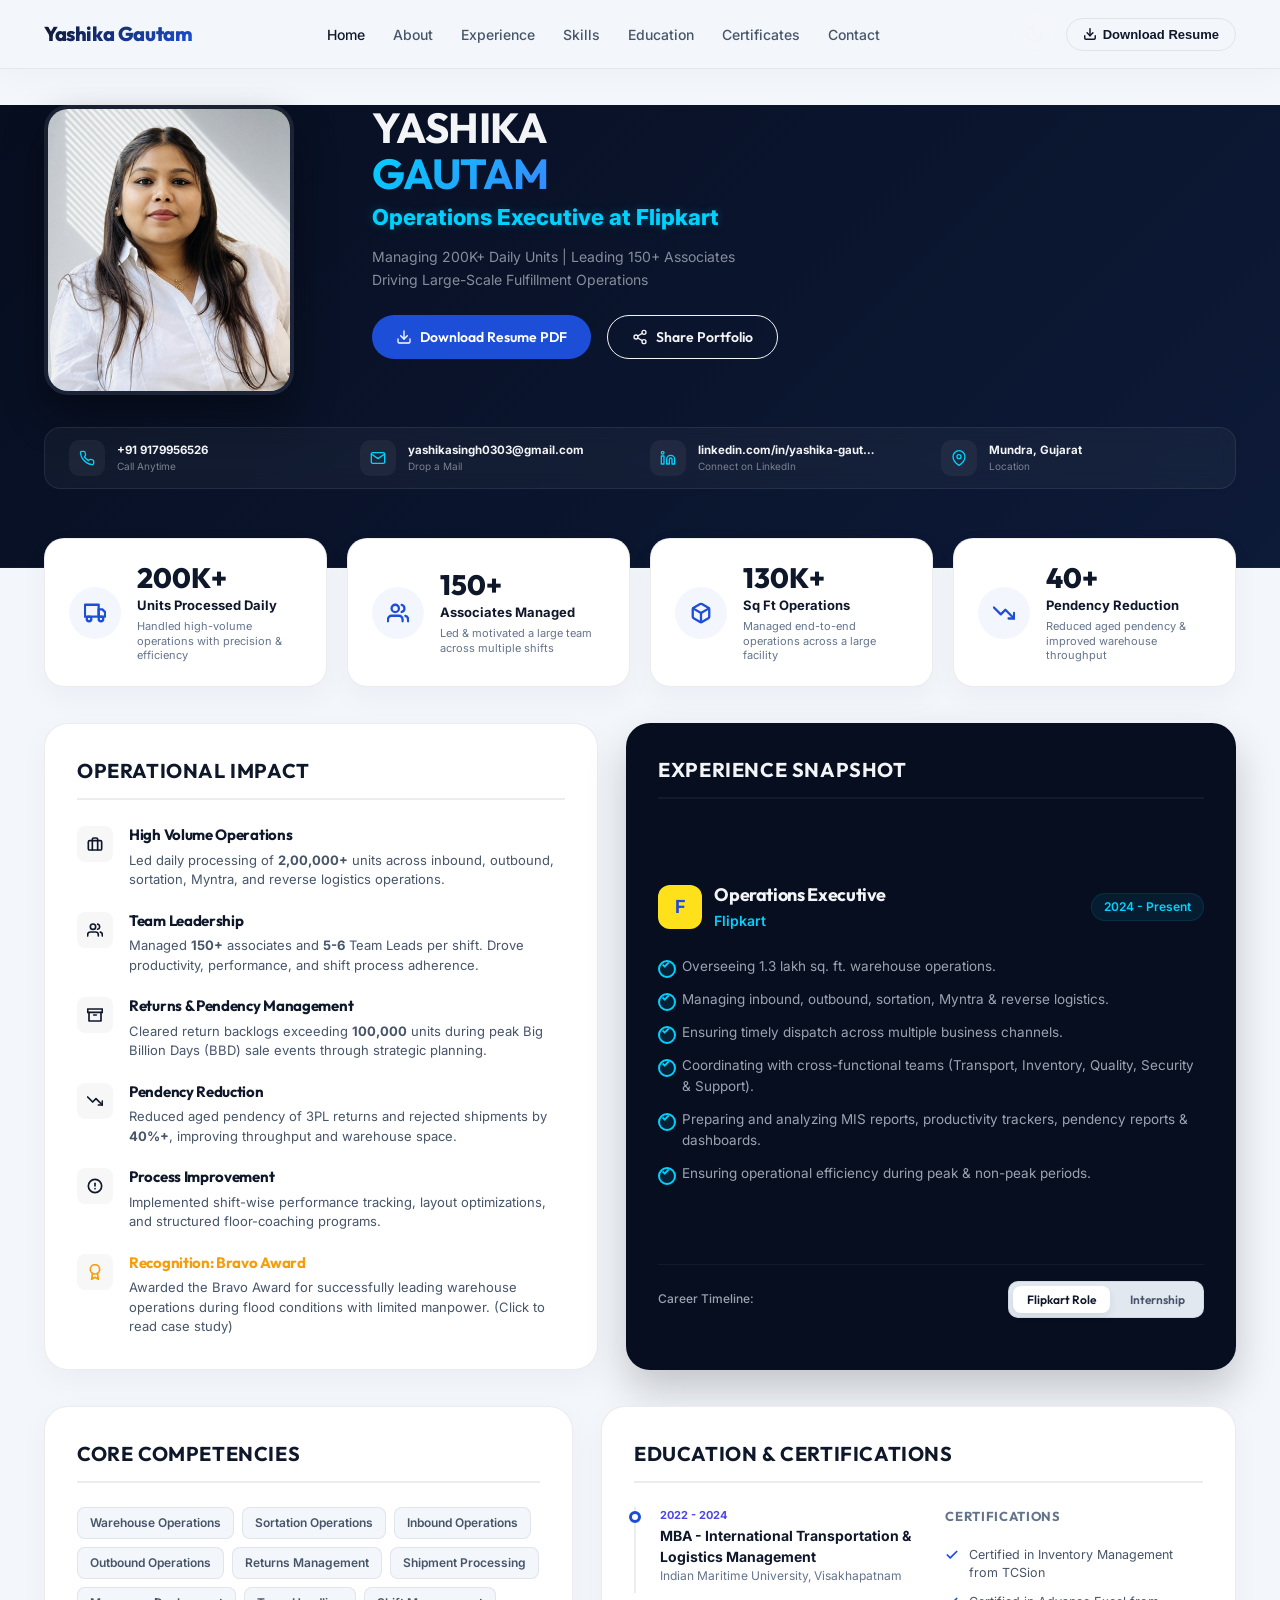
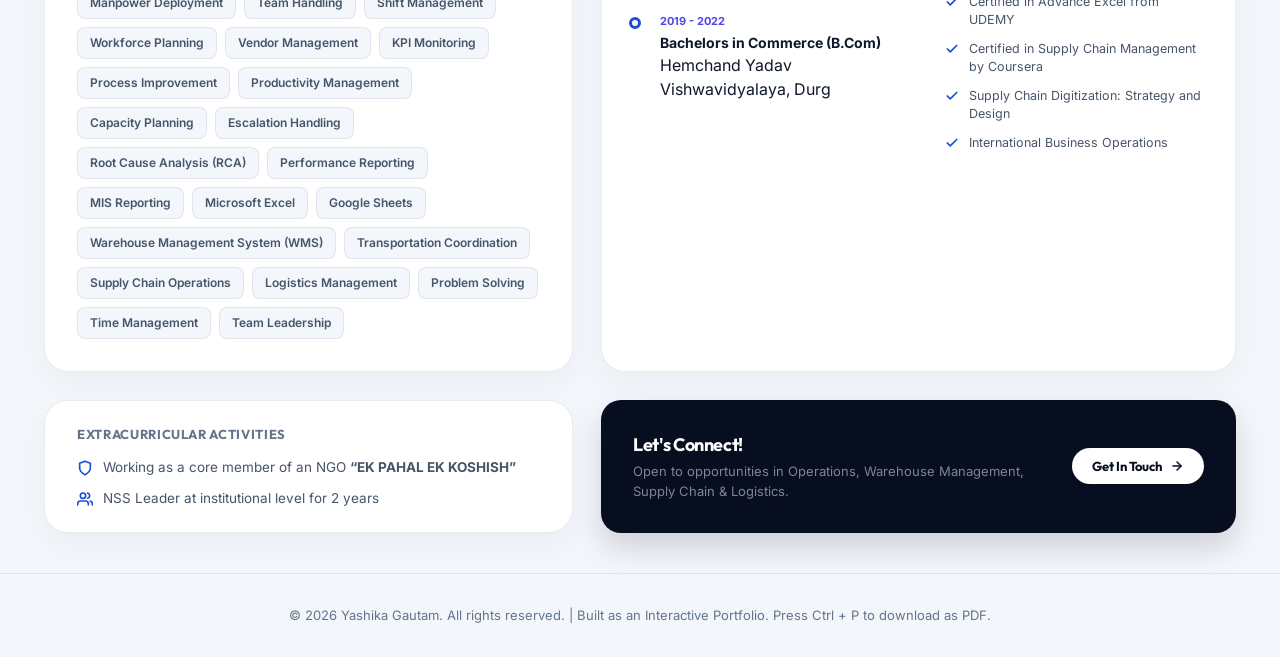
==== commit d2f224b0: "Update location details from Rajnandgaon to Mundra, Gujarat" ====
--- a/index.html
+++ b/index.html
@@ -143,7 +143,7 @@
             </svg>
           </div>
           <div class="contact-info-text">
-            <span class="contact-info-title">Rajnandgaon, Chhattisgarh</span>
+            <span class="contact-info-title">Mundra, Gujarat</span>
             <span class="contact-info-subtitle">Location</span>
           </div>
         </div>
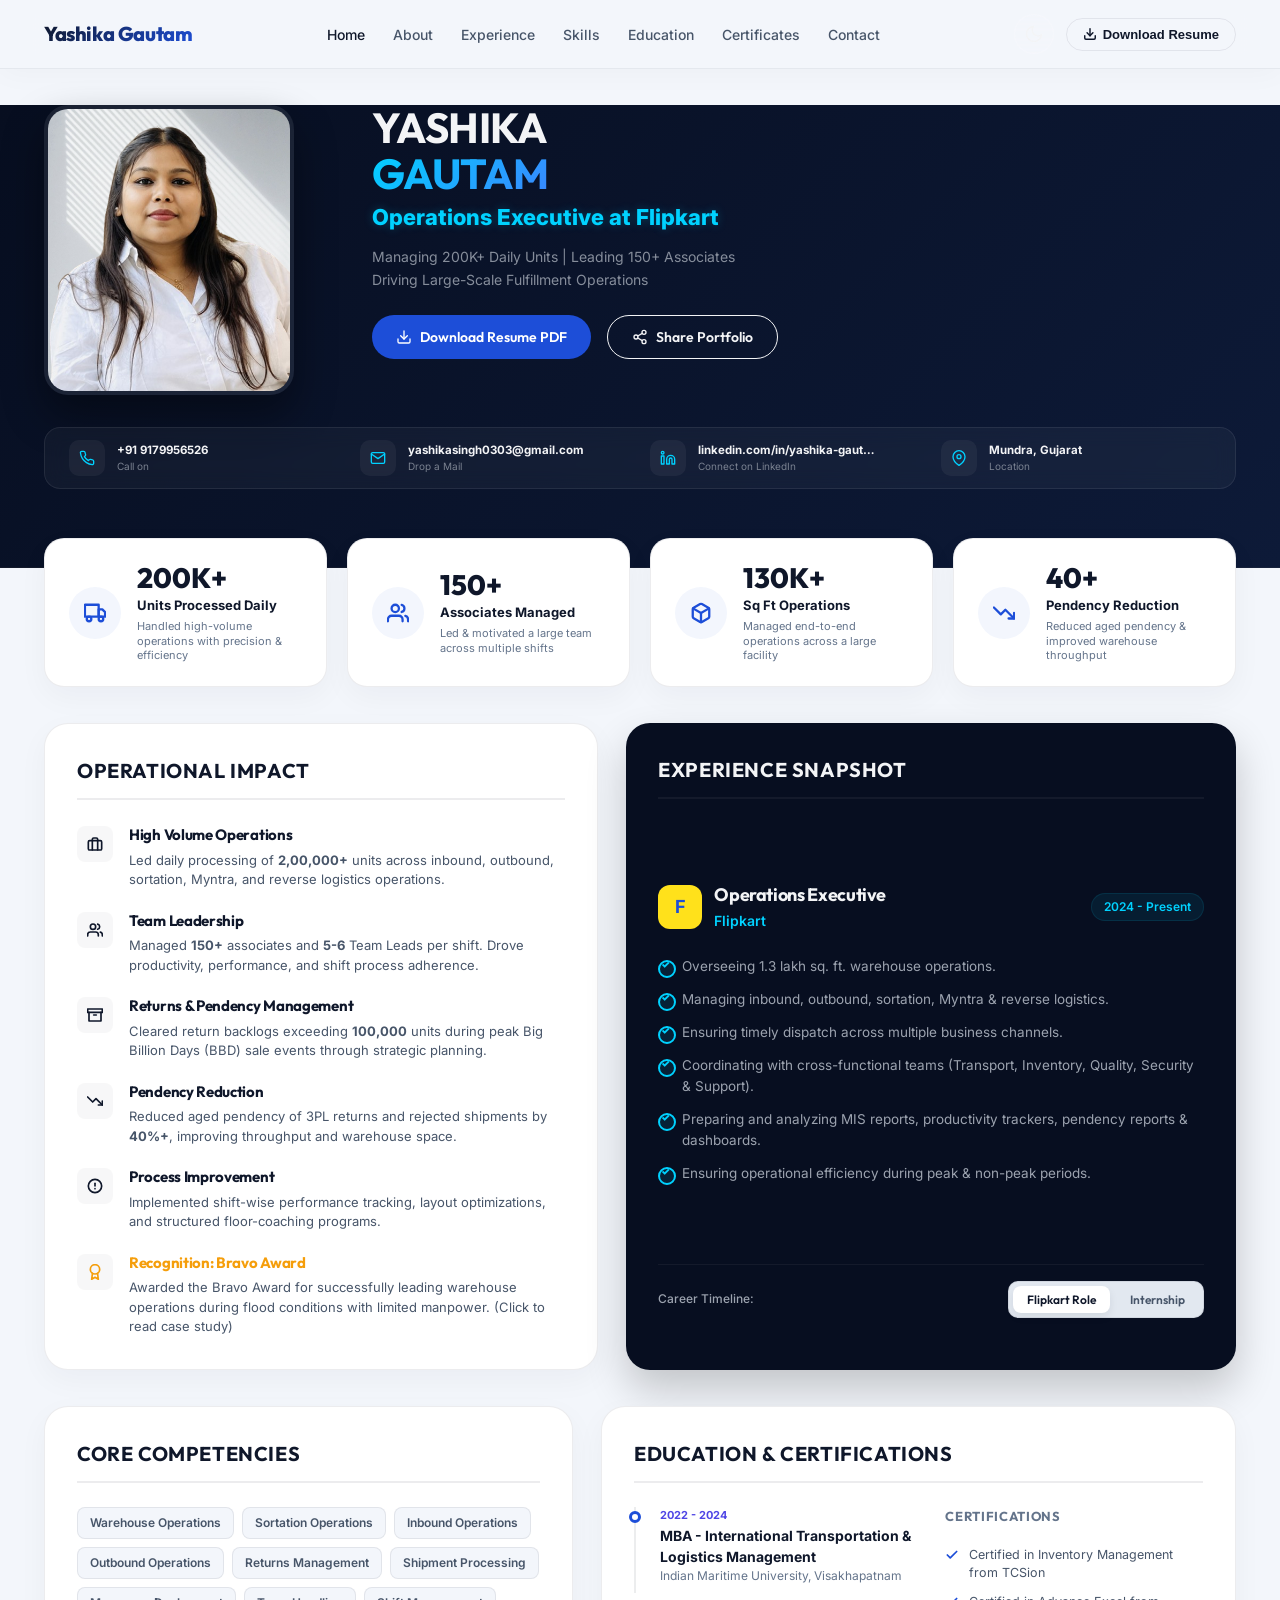
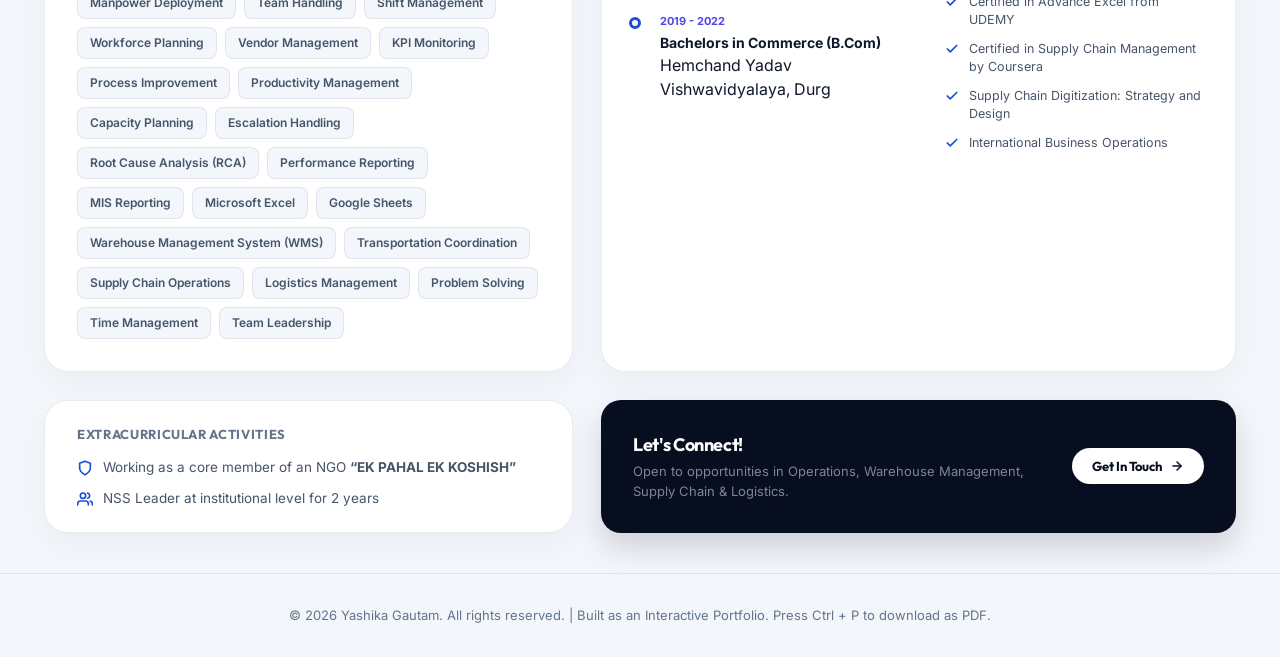
==== commit 6784cef3: "Replace Call Anytime label with Call on" ====
--- a/index.html
+++ b/index.html
@@ -104,7 +104,7 @@
           </div>
           <div class="contact-info-text">
             <span class="contact-info-title">+91 9179956526</span>
-            <span class="contact-info-subtitle">Call Anytime</span>
+            <span class="contact-info-subtitle">Call on</span>
           </div>
         </a>
 
@@ -596,7 +596,7 @@
             </svg>
           </div>
           <div class="option-details">
-            <span class="option-label">Call Anytime</span>
+            <span class="option-label">Call on</span>
             <span class="option-value">+91 9179956526</span>
           </div>
           <div class="option-arrow">
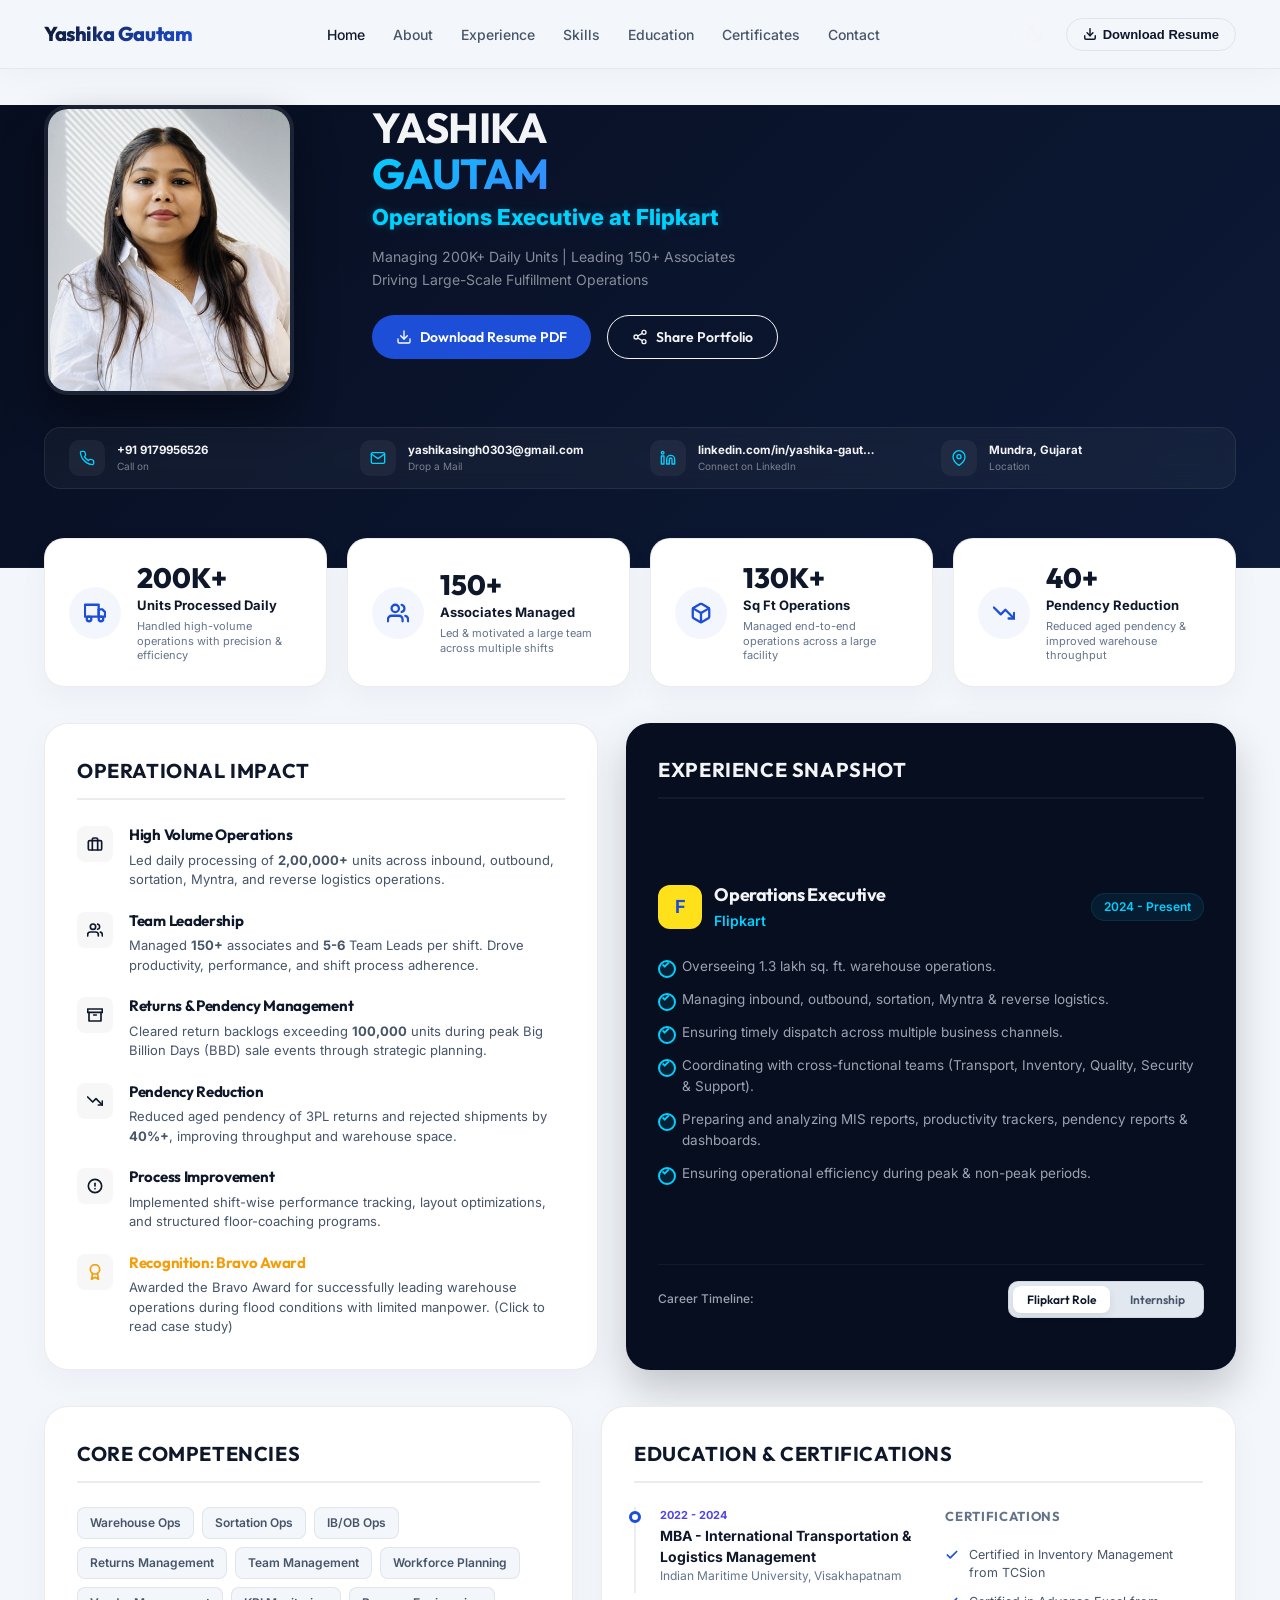
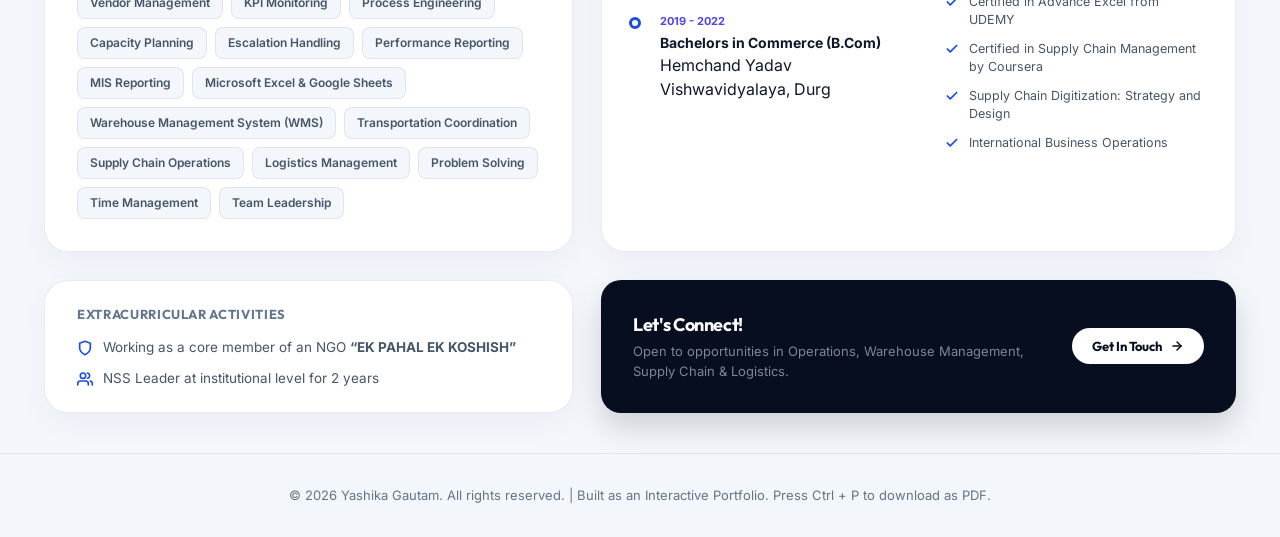
==== commit 08464456: "feat: reduce print spacing & override section margins, rename/consolidate Core Competencies tags" ====
--- a/index.html
+++ b/index.html
@@ -50,6 +50,12 @@
   <section class="hero-block" id="home">
     <div class="container">
       
+      <!-- QR Code for Print -->
+      <div class="print-qr-container">
+        <img src="https://api.qrserver.com/v1/create-qr-code/?size=150x150&data=https://yashika-gautam0303.github.io/yashika/" alt="QR Code to Portfolio">
+        <span>Scan to view portfolio</span>
+      </div>
+
       <!-- Hero Content -->
 
       <div class="hero-content" id="about">
@@ -398,27 +404,20 @@
       <div class="white-panel-card">
         <h3 class="section-panel-title">Core Competencies</h3>
         <div class="skill-tag-container">
-          <span class="skill-tag">Warehouse Operations</span>
-          <span class="skill-tag">Sortation Operations</span>
-          <span class="skill-tag">Inbound Operations</span>
-          <span class="skill-tag">Outbound Operations</span>
+          <span class="skill-tag">Warehouse Ops</span>
+          <span class="skill-tag">Sortation Ops</span>
+          <span class="skill-tag">IB/OB Ops</span>
           <span class="skill-tag">Returns Management</span>
-          <span class="skill-tag">Shipment Processing</span>
-          <span class="skill-tag">Manpower Deployment</span>
-          <span class="skill-tag">Team Handling</span>
-          <span class="skill-tag">Shift Management</span>
+          <span class="skill-tag">Team Management</span>
           <span class="skill-tag">Workforce Planning</span>
           <span class="skill-tag">Vendor Management</span>
           <span class="skill-tag">KPI Monitoring</span>
-          <span class="skill-tag">Process Improvement</span>
-          <span class="skill-tag">Productivity Management</span>
+          <span class="skill-tag">Process Engineering</span>
           <span class="skill-tag">Capacity Planning</span>
           <span class="skill-tag">Escalation Handling</span>
-          <span class="skill-tag">Root Cause Analysis (RCA)</span>
           <span class="skill-tag">Performance Reporting</span>
           <span class="skill-tag">MIS Reporting</span>
-          <span class="skill-tag">Microsoft Excel</span>
-          <span class="skill-tag">Google Sheets</span>
+          <span class="skill-tag">Microsoft Excel & Google Sheets</span>
           <span class="skill-tag">Warehouse Management System (WMS)</span>
           <span class="skill-tag">Transportation Coordination</span>
           <span class="skill-tag">Supply Chain Operations</span>
--- a/index.css
+++ b/index.css
@@ -309,6 +309,10 @@
   line-height: 1.6;
 }
 
+.print-qr-container {
+  display: none;
+}
+
 /* Contact Details in Hero (Single Rounded Bar) */
 .hero-contacts-grid {
   display: flex;
@@ -1172,20 +1176,50 @@
 }
 /* Print View Setup */
 @media print {
-  /* A4 page margin setting to ensure identical margins on all pages */
+  /* Set page margin to 0 to strip default browser headers & footers (date, URL) */
   @page {
     size: A4;
-    margin: 15mm 20mm !important;
+    margin: 0 !important;
   }
 
   body {
+    background: #f8fafc !important;
+    color: #0f172a !important;
+    font-size: 7.5pt !important;
+    padding: 6mm 10mm !important;
+    margin: 0 !important;
+    line-height: 1.25 !important;
+    width: 100% !important;
+    -webkit-print-color-adjust: exact !important;
+    print-color-adjust: exact !important;
+  }
+
+  .print-qr-container {
+    display: flex !important;
+    flex-direction: column !important;
+    align-items: center !important;
+    position: absolute !important;
+    right: 0 !important;
+    top: 0 !important;
+    width: 55px !important;
+    gap: 2px !important;
+  }
+
+  .print-qr-container img {
+    width: 45px !important;
+    height: 45px !important;
+    border: 1px solid #cbd5e1 !important;
+    border-radius: 4px !important;
+    padding: 2px !important;
     background: #ffffff !important;
-    color: #0f172a !important;
-    font-size: 10pt !important;
-    padding: 0 !important;
-    margin: 0 !important;
-    line-height: 1.4 !important;
-    width: 100% !important;
+  }
+
+  .print-qr-container span {
+    font-size: 4pt !important;
+    color: #475569 !important;
+    text-align: center !important;
+    line-height: 1 !important;
+    font-weight: 700 !important;
   }
 
   /* Hide interactive widgets */
@@ -1201,34 +1235,49 @@
     display: none !important;
   }
 
-  /* Linearize layout - full width vertical stack */
-  .portfolio-grid {
-    display: block !important;
+  /* Reset all section level margins to prevent blank space gaps */
+  #experience,
+  #skills,
+  #contact {
+    margin-top: 0 !important;
+    margin-bottom: 0 !important;
+    padding-top: 0 !important;
+    padding-bottom: 0 !important;
+  }
+
+  /* Split layout matching web - 2 columns side by side on single page */
+  .experience-impact-grid {
+    display: grid !important;
+    grid-template-columns: 1fr 1.25fr !important;
+    gap: 16px !important;
     width: 100% !important;
-  }
-
-  .experience-impact-grid {
-    display: block !important;
+    margin-bottom: 8px !important;
+    page-break-inside: avoid !important;
+  }
+
+  .skills-edu-grid {
+    display: grid !important;
+    grid-template-columns: 1fr 1.25fr !important;
+    gap: 16px !important;
     width: 100% !important;
-  }
-
-  .skills-edu-grid {
-    display: block !important;
-    width: 100% !important;
-    page-break-before: always !important; /* Force Core Competencies & Education to Page 2 */
+    margin-top: 0 !important;
+    padding-top: 0 !important;
+    page-break-before: avoid !important;
+    page-break-inside: avoid !important;
   }
 
   .edu-cert-container {
     display: grid !important;
     grid-template-columns: 1fr 1fr !important;
-    gap: 24px !important;
-    margin-top: 15px !important;
+    gap: 16px !important;
+    margin-top: 8px !important;
   }
 
   .footer-row-grid {
     display: block !important;
-    margin-top: 20px !important;
+    margin-top: 8px !important;
     width: 100% !important;
+    page-break-inside: avoid !important;
   }
 
   /* Cards styling reset */
@@ -1239,7 +1288,7 @@
     border: none !important;
     box-shadow: none !important;
     padding: 0 !important;
-    margin-bottom: 20px !important;
+    margin-bottom: 0 !important;
     color: #0f172a !important;
     width: 100% !important;
   }
@@ -1248,28 +1297,31 @@
   .hero-block {
     background: transparent !important;
     color: #0f172a !important;
-    padding-bottom: 15px !important;
-    border-bottom: 2px solid #0f172a !important;
-    margin-bottom: 20px !important;
+    position: relative !important;
+    padding-top: 0 !important;
+    padding-bottom: 8px !important;
+    border-bottom: 2px solid #1d4ed8 !important;
+    margin-bottom: 8px !important;
+    page-break-inside: avoid !important;
   }
 
   .hero-content {
     display: flex !important;
     align-items: start !important;
-    gap: 24px !important;
+    gap: 16px !important;
     margin-top: 0 !important;
   }
 
   .profile-avatar-container {
-    width: 110px !important;
-    height: 130px !important;
+    width: 80px !important;
+    height: 95px !important;
     flex-shrink: 0 !important;
   }
 
   .profile-avatar {
-    width: 110px !important;
-    height: 130px !important;
-    border-radius: 12px !important;
+    width: 80px !important;
+    height: 95px !important;
+    border-radius: 8px !important;
     border: 1px solid #cbd5e1 !important;
     box-shadow: none !important;
   }
@@ -1279,10 +1331,10 @@
   }
 
   .hero-text-details h1 {
-    font-size: 24pt !important;
+    font-size: 18pt !important;
     color: #0f172a !important;
     line-height: 1.1 !important;
-    margin-bottom: 4px !important;
+    margin-bottom: 2px !important;
   }
 
   .hero-text-details h1 span {
@@ -1292,31 +1344,30 @@
   }
 
   .hero-subtitle {
-    font-size: 13pt !important;
+    font-size: 11pt !important;
     color: #475569 !important;
-    margin-bottom: 6px !important;
+    margin-bottom: 4px !important;
+    font-weight: 800 !important;
   }
 
   .hero-tagline {
-    font-size: 10pt !important;
+    font-size: 8.5pt !important;
     color: #64748b !important;
-    margin-bottom: 12px !important;
-  }
-
-  /* Hero Contacts Grid print format */
+    margin-bottom: 8px !important;
+  }
+
+  /* Hero Contacts Grid print format - 2 columns to prevent clipping email/linkedin */
   .hero-contacts-grid {
-    display: flex !important;
-    flex-direction: row !important;
-    justify-content: space-between !important;
-    align-items: center !important;
+    display: grid !important;
+    grid-template-columns: 1fr 1.1fr !important;
     background: #f1f5f9 !important;
     border: 1px solid #cbd5e1 !important;
-    border-radius: 8px !important;
-    padding: 8px 12px !important;
-    margin-top: 15px !important;
+    border-radius: 6px !important;
+    padding: 6px 12px !important;
+    margin-top: 8px !important;
     margin-bottom: 0 !important;
     width: 100% !important;
-    gap: 12px !important;
+    gap: 4px 12px !important;
     -webkit-print-color-adjust: exact !important;
     print-color-adjust: exact !important;
   }
@@ -1328,7 +1379,6 @@
     display: flex !important;
     align-items: center !important;
     gap: 6px !important;
-    flex: 1 !important;
     min-width: 0 !important;
   }
 
@@ -1344,20 +1394,21 @@
   }
 
   .contact-icon-box svg {
-    width: 12px !important;
-    height: 12px !important;
+    width: 11px !important;
+    height: 11px !important;
   }
 
   .contact-info-text {
     display: flex !important;
     flex-direction: column !important;
-    overflow: hidden !important;
+    overflow: visible !important;
   }
 
   .contact-info-title {
     font-size: 7.5pt !important;
     color: #0f172a !important;
-    white-space: nowrap !important;
+    white-space: normal !important;
+    word-break: break-all !important;
   }
 
   .contact-info-subtitle {
@@ -1366,11 +1417,11 @@
 
   /* Section Title print format */
   .section-panel-title {
-    font-size: 12pt !important;
-    color: #0f172a !important;
-    border-bottom: 1.5px solid #0f172a !important;
-    padding-bottom: 4px !important;
-    margin-bottom: 14px !important;
+    font-size: 10pt !important;
+    color: #1d4ed8 !important;
+    border-bottom: 1.5px solid #1d4ed8 !important;
+    padding-bottom: 2px !important;
+    margin-bottom: 6px !important;
     text-transform: uppercase;
     font-weight: 700;
   }
@@ -1379,62 +1430,52 @@
   .timeline-container {
     display: block !important; /* Force both job & internship cards to show inline on print */
     opacity: 1 !important;
-    margin-bottom: 20px !important;
+    margin-bottom: 10px !important;
   }
 
   #timeline-intern-card {
-    margin-top: 20px !important;
+    margin-top: 10px !important;
     border-top: 1px dashed #cbd5e1 !important;
-    padding-top: 15px !important;
-  }
-
-  .experience-meta {
-    display: flex !important;
-    justify-content: space-between !important;
-    align-items: center !important;
-    margin-bottom: 8px !important;
-  }
-
-  .company-brand-box {
-    display: flex !important;
-    align-items: center !important;
-    gap: 8px !important;
-  }
-
-  .company-logo-bag {
-    display: none !important;
+    padding-top: 8px !important;
+  }
+
+  #timeline-intern-card div[style*="margin"] {
+    margin: 4px 0 !important;
+    font-size: 7.5pt !important;
+    color: #475569 !important;
   }
 
   .company-role-details h3 {
-    font-size: 11pt !important;
+    font-size: 9.5pt !important;
     color: #0f172a !important;
   }
 
   .company-role-details .company-name {
-    font-size: 9.5pt !important;
-    color: #475569 !important;
+    font-size: 8.5pt !important;
+    color: #1d4ed8 !important;
     font-weight: 600 !important;
   }
 
   .experience-date-badge {
-    font-size: 9pt !important;
-    color: #475569 !important;
+    font-size: 8pt !important;
+    color: #1d4ed8 !important;
     background: transparent !important;
     border: none !important;
     padding: 0 !important;
+    font-weight: 600 !important;
   }
 
   .experience-bullets-list {
-    margin-top: 8px !important;
-    padding-left: 15px !important;
+    margin-top: 4px !important;
+    padding-left: 12px !important;
     list-style-type: disc !important;
   }
 
   .experience-bullets-list li {
-    font-size: 8.5pt !important;
+    font-size: 7.5pt !important;
     color: #334155 !important;
-    margin-bottom: 4px !important;
-    line-height: 1.35 !important;
+    margin-bottom: 2px !important;
+    line-height: 1.25 !important;
     padding-left: 0 !important;
   }
 
@@ -1445,13 +1486,14 @@
 
   /* Operational Impact Section print styles */
   .impact-list {
-    display: grid !important;
-    grid-template-columns: 1fr 1fr !important; /* Save space by printing in 2 columns */
-    gap: 12px 24px !important;
+    display: flex !important;
+    flex-direction: column !important;
+    gap: 6px !important;
   }
 
   .impact-item {
-    gap: 8px !important;
+    gap: 4px !important;
+    margin-bottom: 2px !important;
   }
 
   .impact-icon-wrapper {
@@ -1459,26 +1501,32 @@
   }
 
   .impact-content h4 {
-    font-size: 9.5pt !important;
+    font-size: 8.5pt !important;
     color: #0f172a !important;
+    margin-bottom: 1px !important;
+    font-weight: 700 !important;
   }
 
   .impact-content p {
-    font-size: 8pt !important;
+    font-size: 7.5pt !important;
     color: #475569 !important;
-    line-height: 1.3 !important;
+    line-height: 1.25 !important;
+  }
+
+  .impact-content strong {
+    color: #1d4ed8 !important;
   }
 
   /* Skills tag print styles */
   .skill-tag-container {
     display: flex !important;
     flex-wrap: wrap !important;
-    gap: 6px !important;
+    gap: 4px !important;
   }
 
   .skill-tag {
-    font-size: 8pt !important;
-    padding: 3px 8px !important;
+    font-size: 7.5pt !important;
+    padding: 2px 6px !important;
     border: 1px solid #cbd5e1 !important;
     background: transparent !important;
     color: #0f172a !important;
@@ -1487,42 +1535,53 @@
 
   /* Education & Certs timeline */
   .timeline-edu-flow {
-    gap: 14px !important;
+    gap: 8px !important;
   }
 
   .edu-flow-item {
-    padding-left: 12px !important;
-    padding-bottom: 4px !important;
-    border-left-width: 1.5px !important;
+    padding-left: 10px !important;
+    padding-bottom: 2px !important;
+    border-left: 1px solid #cbd5e1 !important;
   }
 
   .edu-flow-dot {
-    width: 8px !important;
-    height: 8px !important;
-    left: -5px !important;
-    border-width: 2px !important;
+    width: 6px !important;
+    height: 6px !important;
+    left: -4px !important;
+    border: 1.5px solid #0f172a !important;
     background: #0f172a !important;
   }
 
+  .edu-flow-year {
+    font-size: 7.5pt !important;
+    margin-bottom: 1px !important;
+  }
+
   .edu-flow-degree {
-    font-size: 9.5pt !important;
+    font-size: 8.5pt !important;
+    font-weight: 700 !important;
   }
 
   .edu-flow-school {
-    font-size: 8.5pt !important;
+    font-size: 7.5pt !important;
+  }
+
+  .certifications-col {
+    display: flex !important;
+    flex-direction: column !important;
   }
 
   .cert-check-item {
     display: flex !important;
     align-items: start !important;
     gap: 6px !important;
-    font-size: 8.5pt !important;
-    margin-bottom: 6px !important;
+    font-size: 7.5pt !important;
+    margin-bottom: 4px !important;
   }
 
   .cert-check-icon {
     display: flex !important;
-    color: #10b981 !important;
+    color: #1d4ed8 !important;
     width: 10px !important;
     height: 10px !important;
     flex-shrink: 0 !important;
@@ -1533,7 +1592,22 @@
 
   #education,
   #extracurriculars {
-    margin-top: 25px !important;
+    margin-top: 0 !important;
+  }
+
+  #extracurriculars {
+    margin-top: 10px !important;
+  }
+
+  #extracurriculars h4 {
+    font-size: 10pt !important;
+    color: #1d4ed8 !important;
+    border-bottom: 1.5px solid #1d4ed8 !important;
+    padding-bottom: 2px !important;
+    margin-bottom: 6px !important;
+    text-transform: uppercase;
+    font-weight: 700;
+    letter-spacing: normal !important;
   }
 
   /* Extracurricular Activities print formatting */
